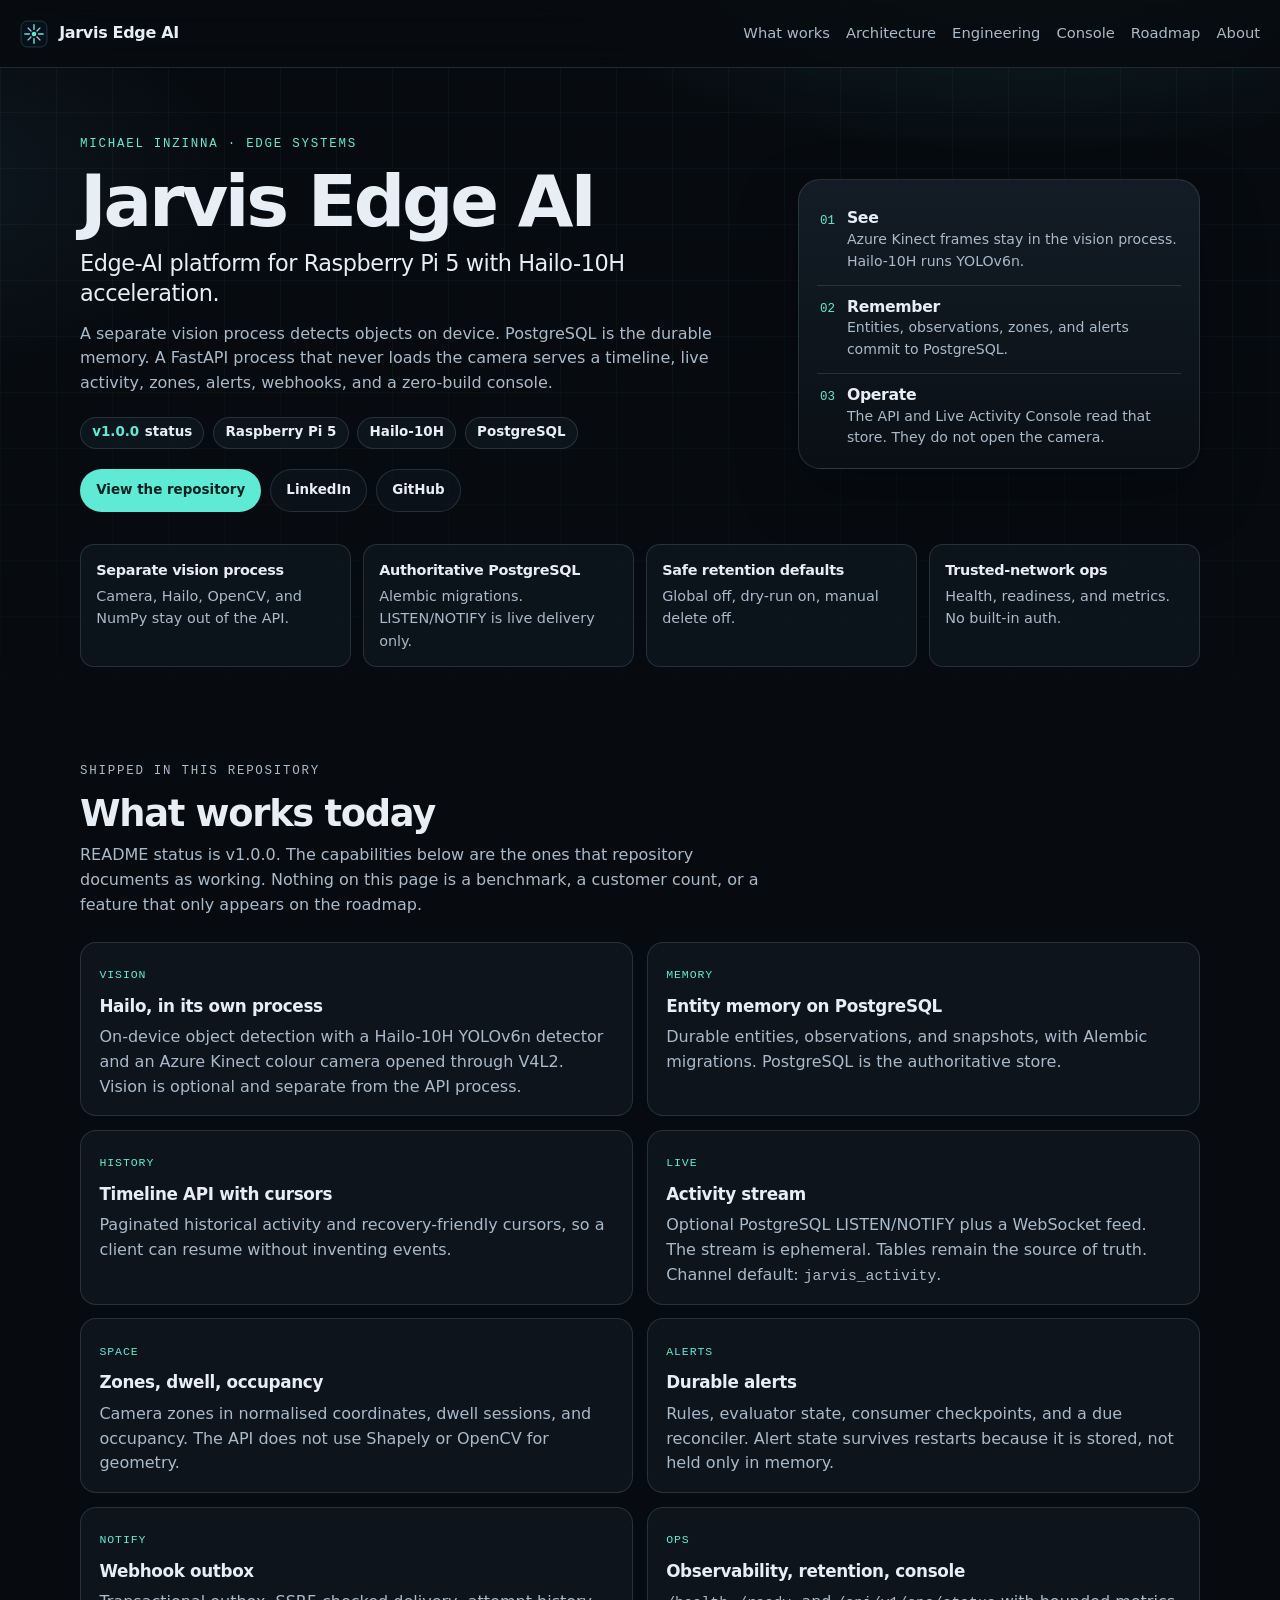
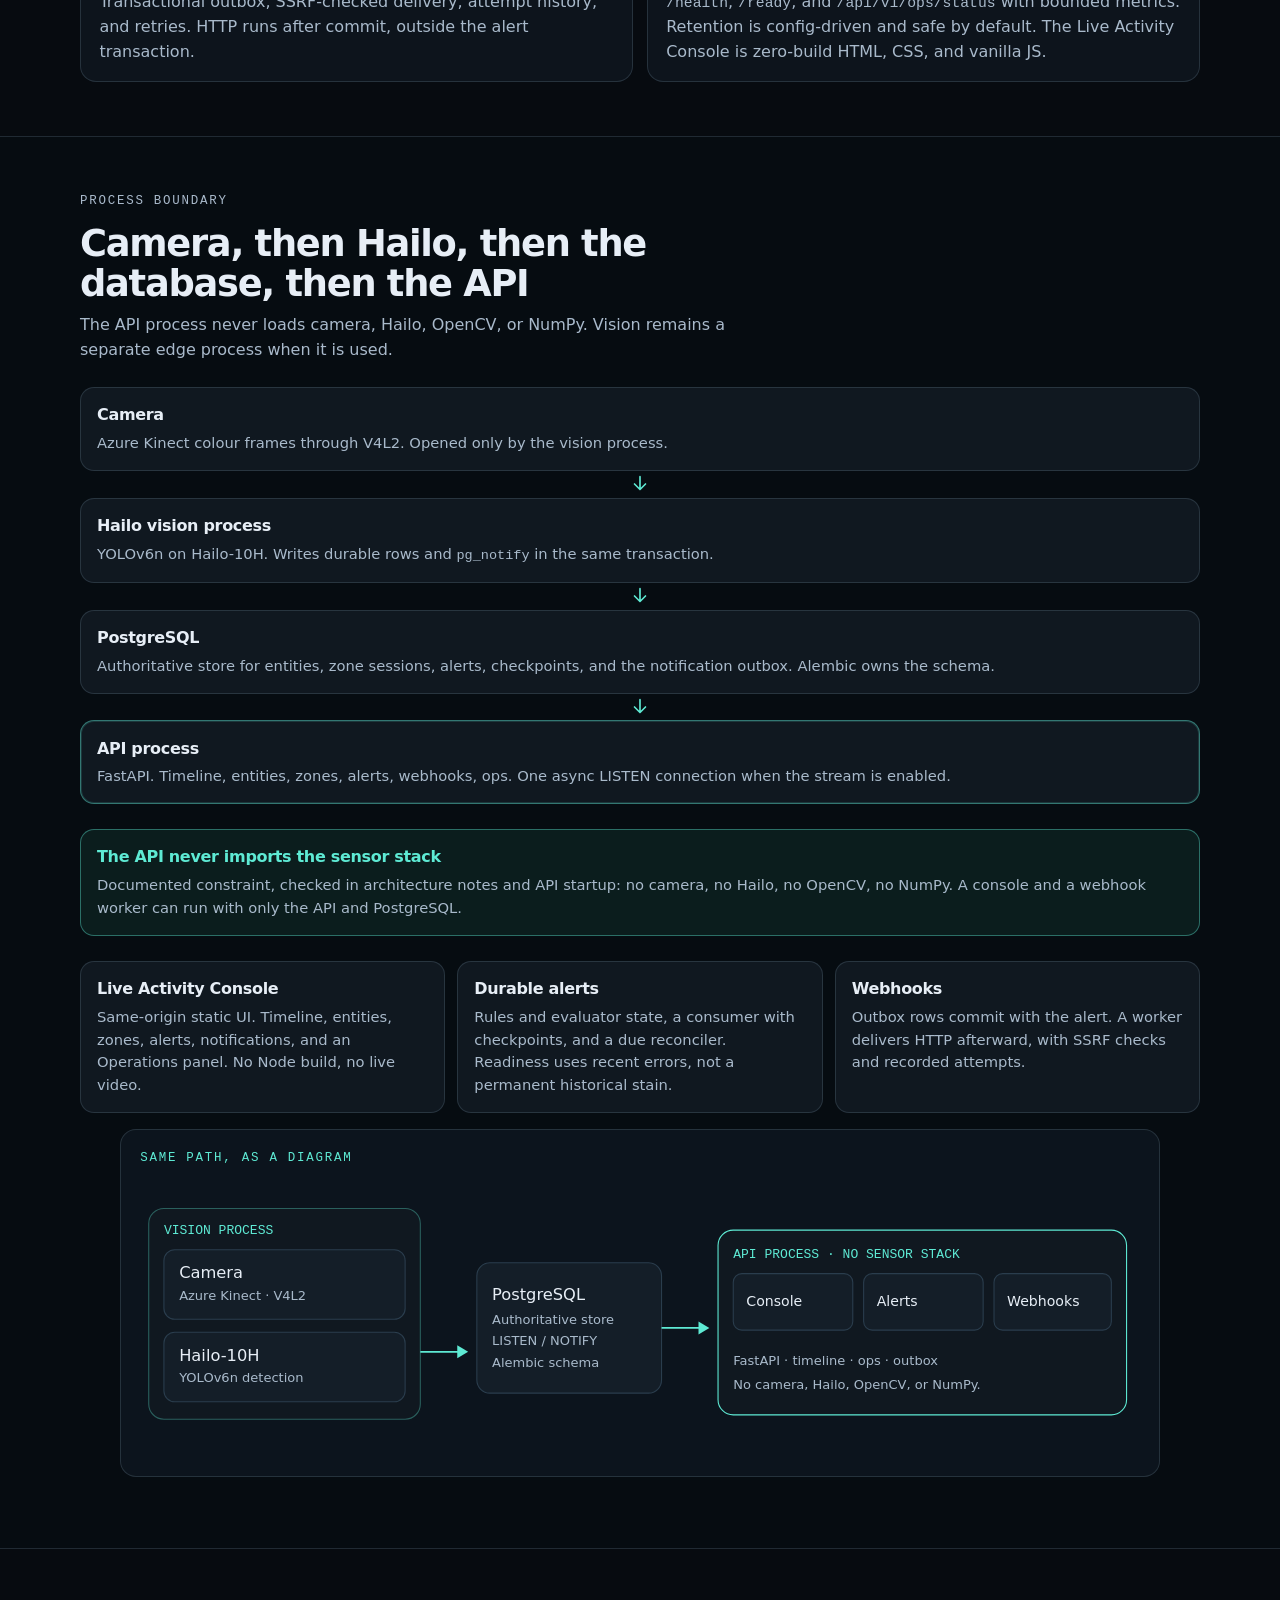
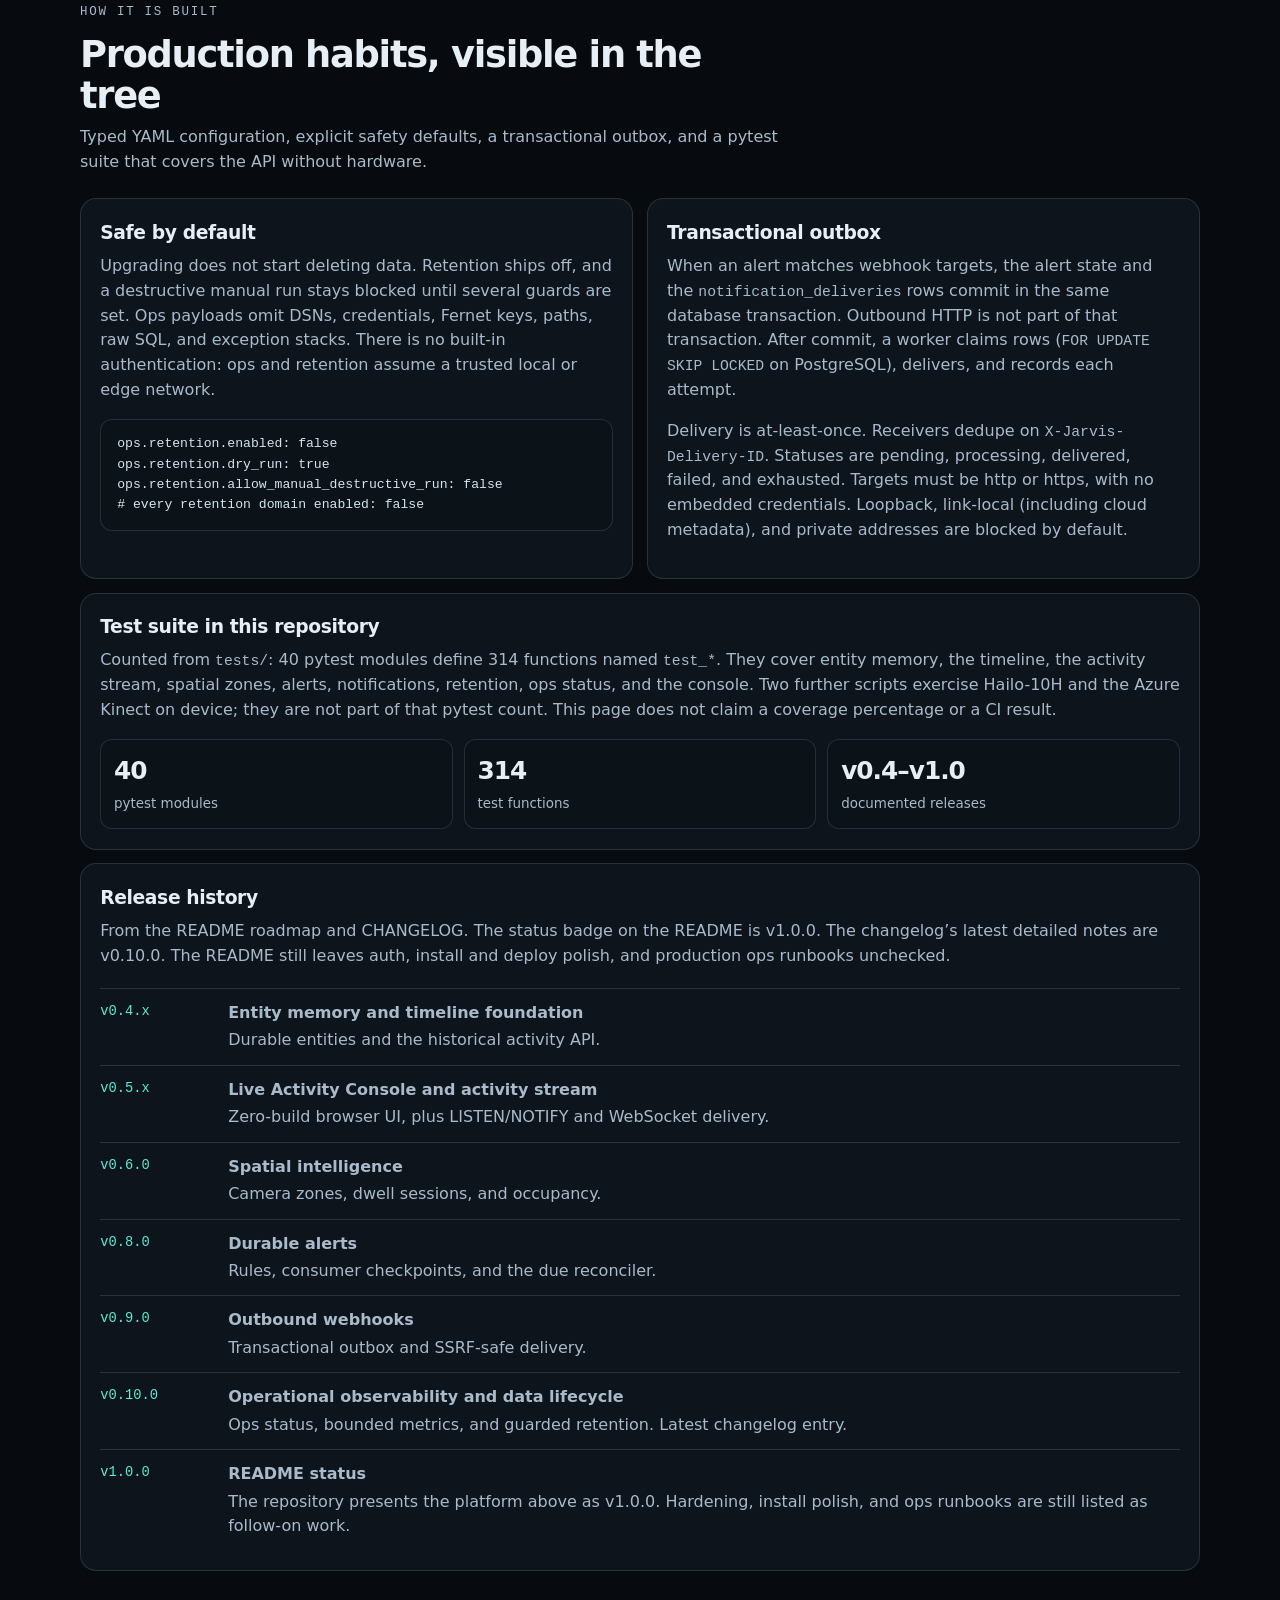
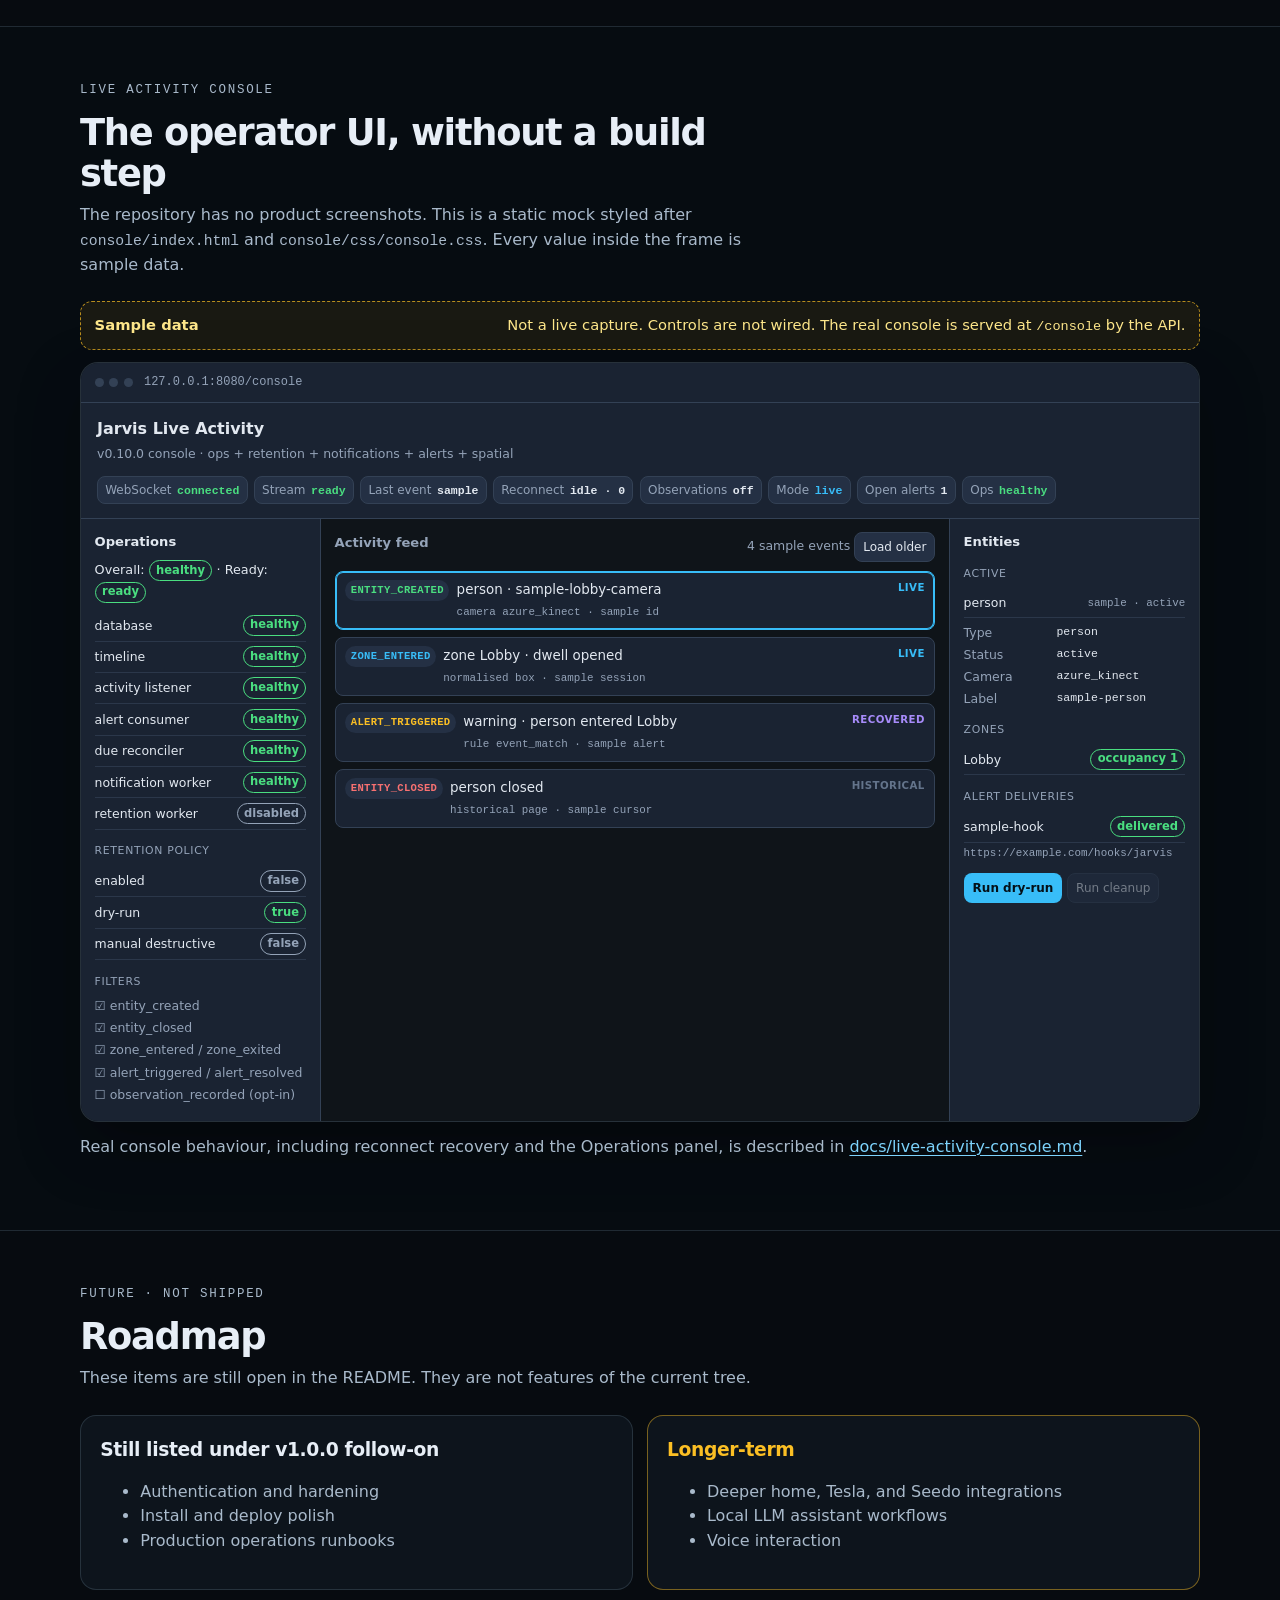
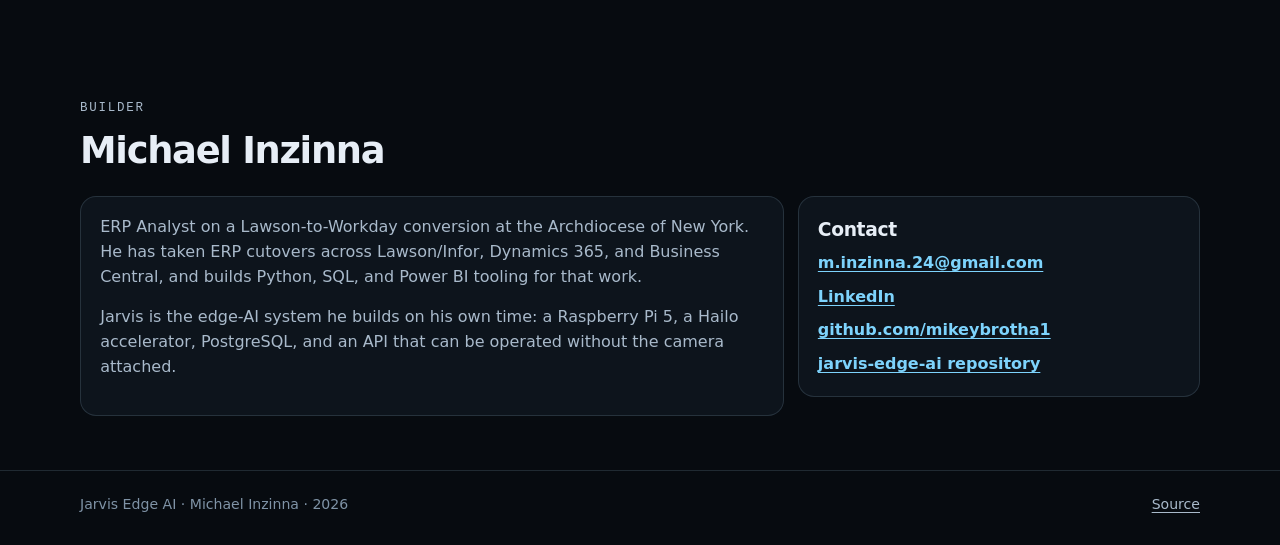
==== site/index.html @ 7f28fb90 "Add a static GitHub Pages showcase for Jarvis Edge AI. The site in /site is grounded in the reposito" ====
<!DOCTYPE html>
<html lang="en">
<head>
  <meta charset="utf-8" />
  <meta name="viewport" content="width=device-width, initial-scale=1" />
  <meta name="color-scheme" content="dark" />
  <title>Jarvis Edge AI — Raspberry Pi 5 edge platform by Michael Inzinna</title>
  <meta
    name="description"
    content="Jarvis Edge AI is a Raspberry Pi 5 edge platform with Hailo-10H vision, PostgreSQL entity memory, a timeline API, durable alerts, and a zero-build operations console."
  />
  <meta name="author" content="Michael Inzinna" />
  <meta name="robots" content="index,follow" />
  <link rel="canonical" href="https://mikeybrotha1.github.io/jarvis-edge-ai/" />
  <meta property="og:type" content="website" />
  <meta property="og:title" content="Jarvis Edge AI — Raspberry Pi 5 + Hailo-10H" />
  <meta
    property="og:description"
    content="On-device vision, durable entity memory, and an operations console. The API process never loads the camera or Hailo."
  />
  <meta property="og:url" content="https://mikeybrotha1.github.io/jarvis-edge-ai/" />
  <meta property="og:image" content="https://mikeybrotha1.github.io/jarvis-edge-ai/og-image.png" />
  <meta property="og:image:width" content="1200" />
  <meta property="og:image:height" content="630" />
  <meta property="og:locale" content="en_US" />
  <meta name="twitter:card" content="summary_large_image" />
  <meta name="twitter:title" content="Jarvis Edge AI — Raspberry Pi 5 + Hailo-10H" />
  <meta
    name="twitter:description"
    content="On-device vision, durable entity memory, and an operations console. Built by Michael Inzinna."
  />
  <meta name="twitter:image" content="https://mikeybrotha1.github.io/jarvis-edge-ai/og-image.png" />
  <meta name="theme-color" content="#070b10" />
  <link rel="icon" href="./favicon.svg" type="image/svg+xml" />
  <link rel="icon" href="./favicon-32.png" type="image/png" sizes="32x32" />
  <link rel="apple-touch-icon" href="./apple-touch-icon.png" />
  <link rel="stylesheet" href="./css/styles.css" />
  <script type="application/ld+json">
  {
    "@context": "https://schema.org",
    "@type": "SoftwareSourceCode",
    "name": "Jarvis Edge AI",
    "description": "Edge-AI platform for Raspberry Pi 5 with optional Hailo-10H acceleration, durable entity memory on PostgreSQL, REST and timeline APIs, spatial zones, durable alerts, outbound webhooks, and operational data lifecycle controls.",
    "version": "1.0.0",
    "programmingLanguage": "Python",
    "runtimePlatform": "Raspberry Pi 5",
    "codeRepository": "https://github.com/mikeybrotha1/jarvis-edge-ai",
    "url": "https://mikeybrotha1.github.io/jarvis-edge-ai/",
    "author": {
      "@type": "Person",
      "name": "Michael Inzinna",
      "email": "m.inzinna.24@gmail.com",
      "url": "https://www.linkedin.com/in/michael-inzinna-098431108",
      "sameAs": [
        "https://github.com/mikeybrotha1",
        "https://www.linkedin.com/in/michael-inzinna-098431108"
      ]
    }
  }
  </script>
</head>
<body>
  <div class="backdrop" aria-hidden="true"></div>
  <a class="skip-link" href="#content">Skip to content</a>

  <header class="site-header">
    <a class="brand" href="#top">
      <img src="./favicon.svg" width="28" height="28" alt="" />
      Jarvis Edge AI
    </a>
    <button class="nav-toggle" type="button" aria-expanded="false" aria-controls="site-nav">
      Menu
    </button>
    <nav id="site-nav" class="site-nav" aria-label="On this page">
      <ul>
        <li><a href="#works">What works</a></li>
        <li><a href="#architecture">Architecture</a></li>
        <li><a href="#engineering">Engineering</a></li>
        <li><a href="#console">Console</a></li>
        <li><a href="#roadmap">Roadmap</a></li>
        <li><a href="#about">About</a></li>
      </ul>
    </nav>
  </header>

  <main id="content">
    <section class="hero" id="top" aria-labelledby="hero-title">
      <div class="wrap hero-grid">
        <div>
          <p class="kicker">Michael Inzinna · edge systems</p>
          <h1 id="hero-title">Jarvis Edge AI</h1>
          <p class="lede">Edge-AI platform for Raspberry Pi 5 with Hailo-10H acceleration.</p>
          <p class="support">
            A separate vision process detects objects on device. PostgreSQL is the
            durable memory. A FastAPI process that never loads the camera serves a
            timeline, live activity, zones, alerts, webhooks, and a zero-build console.
          </p>
          <ul class="badges" aria-label="Project badges">
            <li class="badge"><strong>v1.0.0</strong> status</li>
            <li class="badge">Raspberry Pi 5</li>
            <li class="badge">Hailo-10H</li>
            <li class="badge">PostgreSQL</li>
          </ul>
          <div class="actions">
            <a class="button primary" href="https://github.com/mikeybrotha1/jarvis-edge-ai">View the repository</a>
            <a class="button ghost" href="https://www.linkedin.com/in/michael-inzinna-098431108">LinkedIn</a>
            <a class="button ghost" href="https://github.com/mikeybrotha1">GitHub</a>
          </div>
        </div>

        <aside class="hero-card" aria-label="How a frame becomes an operation">
          <ol>
            <li>
              <span class="step-index">01</span>
              <div>
                <h2>See</h2>
                <p>Azure Kinect frames stay in the vision process. Hailo-10H runs YOLOv6n.</p>
              </div>
            </li>
            <li>
              <span class="step-index">02</span>
              <div>
                <h2>Remember</h2>
                <p>Entities, observations, zones, and alerts commit to PostgreSQL.</p>
              </div>
            </li>
            <li>
              <span class="step-index">03</span>
              <div>
                <h2>Operate</h2>
                <p>The API and Live Activity Console read that store. They do not open the camera.</p>
              </div>
            </li>
          </ol>
        </aside>
      </div>

      <div class="wrap">
        <ul class="proof">
          <li><strong>Separate vision process</strong> Camera, Hailo, OpenCV, and NumPy stay out of the API.</li>
          <li><strong>Authoritative PostgreSQL</strong> Alembic migrations. LISTEN/NOTIFY is live delivery only.</li>
          <li><strong>Safe retention defaults</strong> Global off, dry-run on, manual delete off.</li>
          <li><strong>Trusted-network ops</strong> Health, readiness, and metrics. No built-in auth.</li>
        </ul>
      </div>
    </section>

    <section id="works" aria-labelledby="works-title">
      <div class="wrap">
        <div class="section-head">
          <p class="kicker">Shipped in this repository</p>
          <h2 id="works-title">What works today</h2>
          <p>
            README status is v1.0.0. The capabilities below are the ones that
            repository documents as working. Nothing on this page is a benchmark,
            a customer count, or a feature that only appears on the roadmap.
          </p>
        </div>
        <div class="cards">
          <article>
            <span class="tag">Vision</span>
            <h3>Hailo, in its own process</h3>
            <p>
              On-device object detection with a Hailo-10H YOLOv6n detector and an
              Azure Kinect colour camera opened through V4L2. Vision is optional
              and separate from the API process.
            </p>
          </article>
          <article>
            <span class="tag">Memory</span>
            <h3>Entity memory on PostgreSQL</h3>
            <p>
              Durable entities, observations, and snapshots, with Alembic
              migrations. PostgreSQL is the authoritative store.
            </p>
          </article>
          <article>
            <span class="tag">History</span>
            <h3>Timeline API with cursors</h3>
            <p>
              Paginated historical activity and recovery-friendly cursors, so a
              client can resume without inventing events.
            </p>
          </article>
          <article>
            <span class="tag">Live</span>
            <h3>Activity stream</h3>
            <p>
              Optional PostgreSQL LISTEN/NOTIFY plus a WebSocket feed. The
              stream is ephemeral. Tables remain the source of truth. Channel
              default: <span class="mono">jarvis_activity</span>.
            </p>
          </article>
          <article>
            <span class="tag">Space</span>
            <h3>Zones, dwell, occupancy</h3>
            <p>
              Camera zones in normalised coordinates, dwell sessions, and
              occupancy. The API does not use Shapely or OpenCV for geometry.
            </p>
          </article>
          <article>
            <span class="tag">Alerts</span>
            <h3>Durable alerts</h3>
            <p>
              Rules, evaluator state, consumer checkpoints, and a due reconciler.
              Alert state survives restarts because it is stored, not held only in memory.
            </p>
          </article>
          <article>
            <span class="tag">Notify</span>
            <h3>Webhook outbox</h3>
            <p>
              Transactional outbox, SSRF-checked delivery, attempt history, and
              retries. HTTP runs after commit, outside the alert transaction.
            </p>
          </article>
          <article>
            <span class="tag">Ops</span>
            <h3>Observability, retention, console</h3>
            <p>
              <span class="mono">/health</span>, <span class="mono">/ready</span>,
              and <span class="mono">/api/v1/ops/status</span> with bounded metrics.
              Retention is config-driven and safe by default. The Live Activity
              Console is zero-build HTML, CSS, and vanilla JS.
            </p>
          </article>
        </div>
      </div>
    </section>

    <section class="arch" id="architecture" aria-labelledby="arch-title">
      <div class="wrap">
        <div class="section-head">
          <p class="kicker">Process boundary</p>
          <h2 id="arch-title">Camera, then Hailo, then the database, then the API</h2>
          <p>
            The API process never loads camera, Hailo, OpenCV, or NumPy. Vision
            remains a separate edge process when it is used.
          </p>
        </div>

        <div class="flow">
          <div class="pipe">
            <article class="node">
              <h3>Camera</h3>
              <p>Azure Kinect colour frames through V4L2. Opened only by the vision process.</p>
            </article>
            <div class="arrow" aria-hidden="true">
              <svg viewBox="0 0 24 24" fill="none" stroke="currentColor" stroke-width="1.8" stroke-linecap="round" stroke-linejoin="round">
                <path d="M12 4v14M6 12l6 6 6-6" />
              </svg>
            </div>
            <article class="node">
              <h3>Hailo vision process</h3>
              <p>YOLOv6n on Hailo-10H. Writes durable rows and <span class="mono">pg_notify</span> in the same transaction.</p>
            </article>
            <div class="arrow" aria-hidden="true">
              <svg viewBox="0 0 24 24" fill="none" stroke="currentColor" stroke-width="1.8" stroke-linecap="round" stroke-linejoin="round">
                <path d="M12 4v14M6 12l6 6 6-6" />
              </svg>
            </div>
            <article class="node">
              <h3>PostgreSQL</h3>
              <p>Authoritative store for entities, zone sessions, alerts, checkpoints, and the notification outbox. Alembic owns the schema.</p>
            </article>
            <div class="arrow" aria-hidden="true">
              <svg viewBox="0 0 24 24" fill="none" stroke="currentColor" stroke-width="1.8" stroke-linecap="round" stroke-linejoin="round">
                <path d="M12 4v14M6 12l6 6 6-6" />
              </svg>
            </div>
            <article class="node api-node">
              <h3>API process</h3>
              <p>FastAPI. Timeline, entities, zones, alerts, webhooks, ops. One async LISTEN connection when the stream is enabled.</p>
            </article>
          </div>

          <aside class="callout">
            <h3>The API never imports the sensor stack</h3>
            <p>
              Documented constraint, checked in architecture notes and API startup:
              no camera, no Hailo, no OpenCV, no NumPy. A console and a webhook
              worker can run with only the API and PostgreSQL.
            </p>
          </aside>

          <div class="outputs">
            <article>
              <h3>Live Activity Console</h3>
              <p>Same-origin static UI. Timeline, entities, zones, alerts, notifications, and an Operations panel. No Node build, no live video.</p>
            </article>
            <article>
              <h3>Durable alerts</h3>
              <p>Rules and evaluator state, a consumer with checkpoints, and a due reconciler. Readiness uses recent errors, not a permanent historical stain.</p>
            </article>
            <article>
              <h3>Webhooks</h3>
              <p>Outbox rows commit with the alert. A worker delivers HTTP afterward, with SSRF checks and recorded attempts.</p>
            </article>
          </div>
        </div>

        <figure class="panel arch-svg">
          <figcaption class="kicker" style="margin-bottom:0.6rem">Same path, as a diagram</figcaption>
          <svg viewBox="0 0 920 250" role="img" aria-labelledby="svg-title svg-desc">
            <title id="svg-title">Jarvis data path</title>
            <desc id="svg-desc">
              Camera feeds the Hailo vision process. That process writes PostgreSQL.
              The API process reads PostgreSQL and never loads camera, Hailo, OpenCV, or NumPy.
              The API serves the console, alerts, and webhooks.
            </desc>
            <rect x="8" y="28" width="250" height="194" rx="14" fill="#101820" stroke="#5eead4" stroke-opacity="0.35" />
            <text x="22" y="52" fill="#5eead4" font-family="ui-monospace, monospace" font-size="12">VISION PROCESS</text>
            <rect x="22" y="66" width="222" height="64" rx="10" fill="#141e28" stroke="#2a3d4d" />
            <text x="36" y="92" fill="#e7eef6" font-family="Segoe UI, system-ui, sans-serif" font-size="15">Camera</text>
            <text x="36" y="112" fill="#a9bacb" font-family="Segoe UI, system-ui, sans-serif" font-size="12">Azure Kinect · V4L2</text>
            <rect x="22" y="142" width="222" height="64" rx="10" fill="#141e28" stroke="#2a3d4d" />
            <text x="36" y="168" fill="#e7eef6" font-family="Segoe UI, system-ui, sans-serif" font-size="15">Hailo-10H</text>
            <text x="36" y="188" fill="#a9bacb" font-family="Segoe UI, system-ui, sans-serif" font-size="12">YOLOv6n detection</text>
            <path d="M258 160 H300" stroke="#5eead4" stroke-width="1.6" fill="none" />
            <path d="M292 154 l10 6 -10 6" fill="#5eead4" />
            <rect x="310" y="78" width="170" height="120" rx="12" fill="#141e28" stroke="#2a3d4d" />
            <text x="324" y="112" fill="#e7eef6" font-family="Segoe UI, system-ui, sans-serif" font-size="15">PostgreSQL</text>
            <text x="324" y="134" fill="#a9bacb" font-family="Segoe UI, system-ui, sans-serif" font-size="12">Authoritative store</text>
            <text x="324" y="154" fill="#a9bacb" font-family="Segoe UI, system-ui, sans-serif" font-size="12">LISTEN / NOTIFY</text>
            <text x="324" y="174" fill="#a9bacb" font-family="Segoe UI, system-ui, sans-serif" font-size="12">Alembic schema</text>
            <path d="M480 138 H522" stroke="#5eead4" stroke-width="1.6" fill="none" />
            <path d="M514 132 l10 6 -10 6" fill="#5eead4" />
            <rect x="532" y="48" width="376" height="170" rx="14" fill="#101820" stroke="#5eead4" />
            <text x="546" y="74" fill="#5eead4" font-family="ui-monospace, monospace" font-size="12">API PROCESS · NO SENSOR STACK</text>
            <rect x="546" y="88" width="110" height="52" rx="8" fill="#141e28" stroke="#2a3d4d" />
            <text x="558" y="118" fill="#e7eef6" font-family="Segoe UI, system-ui, sans-serif" font-size="13">Console</text>
            <rect x="666" y="88" width="110" height="52" rx="8" fill="#141e28" stroke="#2a3d4d" />
            <text x="678" y="118" fill="#e7eef6" font-family="Segoe UI, system-ui, sans-serif" font-size="13">Alerts</text>
            <rect x="786" y="88" width="108" height="52" rx="8" fill="#141e28" stroke="#2a3d4d" />
            <text x="798" y="118" fill="#e7eef6" font-family="Segoe UI, system-ui, sans-serif" font-size="13">Webhooks</text>
            <text x="546" y="172" fill="#a9bacb" font-family="Segoe UI, system-ui, sans-serif" font-size="12">FastAPI · timeline · ops · outbox</text>
            <text x="546" y="194" fill="#a9bacb" font-family="Segoe UI, system-ui, sans-serif" font-size="12">No camera, Hailo, OpenCV, or NumPy.</text>
          </svg>
        </figure>
      </div>
    </section>

    <section id="engineering" aria-labelledby="eng-title">
      <div class="wrap">
        <div class="section-head">
          <p class="kicker">How it is built</p>
          <h2 id="eng-title">Production habits, visible in the tree</h2>
          <p>
            Typed YAML configuration, explicit safety defaults, a transactional
            outbox, and a pytest suite that covers the API without hardware.
          </p>
        </div>

        <div class="split">
          <article class="panel">
            <h3>Safe by default</h3>
            <p>
              Upgrading does not start deleting data. Retention ships off, and a
              destructive manual run stays blocked until several guards are set.
              Ops payloads omit DSNs, credentials, Fernet keys, paths, raw SQL,
              and exception stacks. There is no built-in authentication: ops and
              retention assume a trusted local or edge network.
            </p>
            <pre class="defaults" aria-label="Documented retention defaults"><code>ops.retention.enabled: false
ops.retention.dry_run: true
ops.retention.allow_manual_destructive_run: false
# every retention domain enabled: false</code></pre>
          </article>

          <article class="panel">
            <h3>Transactional outbox</h3>
            <p>
              When an alert matches webhook targets, the alert state and the
              <span class="mono">notification_deliveries</span> rows commit in the
              same database transaction. Outbound HTTP is not part of that
              transaction. After commit, a worker claims rows
              (<span class="mono">FOR UPDATE SKIP LOCKED</span> on PostgreSQL),
              delivers, and records each attempt.
            </p>
            <p>
              Delivery is at-least-once. Receivers dedupe on
              <span class="mono">X-Jarvis-Delivery-ID</span>. Statuses are pending,
              processing, delivered, failed, and exhausted. Targets must be http
              or https, with no embedded credentials. Loopback, link-local
              (including cloud metadata), and private addresses are blocked by default.
            </p>
          </article>
        </div>

        <article class="panel" style="margin-top:0.85rem">
          <h3>Test suite in this repository</h3>
          <p>
            Counted from <span class="mono">tests/</span>: 40 pytest modules define
            314 functions named <span class="mono">test_*</span>. They cover entity
            memory, the timeline, the activity stream, spatial zones, alerts,
            notifications, retention, ops status, and the console. Two further
            scripts exercise Hailo-10H and the Azure Kinect on device; they are
            not part of that pytest count. This page does not claim a coverage
            percentage or a CI result.
          </p>
          <ul class="counts" aria-label="Test inventory">
            <li><strong>40</strong><span>pytest modules</span></li>
            <li><strong>314</strong><span>test functions</span></li>
            <li><strong>v0.4–v1.0</strong><span>documented releases</span></li>
          </ul>
        </article>

        <article class="panel" style="margin-top:0.85rem">
          <h3>Release history</h3>
          <p>
            From the README roadmap and CHANGELOG. The status badge on the README
            is v1.0.0. The changelog’s latest detailed notes are v0.10.0. The
            README still leaves auth, install and deploy polish, and production
            ops runbooks unchecked.
          </p>
          <ol class="timeline">
            <li>
              <span class="ver">v0.4.x</span>
              <div>
                <strong>Entity memory and timeline foundation</strong>
                <p>Durable entities and the historical activity API.</p>
              </div>
            </li>
            <li>
              <span class="ver">v0.5.x</span>
              <div>
                <strong>Live Activity Console and activity stream</strong>
                <p>Zero-build browser UI, plus LISTEN/NOTIFY and WebSocket delivery.</p>
              </div>
            </li>
            <li>
              <span class="ver">v0.6.0</span>
              <div>
                <strong>Spatial intelligence</strong>
                <p>Camera zones, dwell sessions, and occupancy.</p>
              </div>
            </li>
            <li>
              <span class="ver">v0.8.0</span>
              <div>
                <strong>Durable alerts</strong>
                <p>Rules, consumer checkpoints, and the due reconciler.</p>
              </div>
            </li>
            <li>
              <span class="ver">v0.9.0</span>
              <div>
                <strong>Outbound webhooks</strong>
                <p>Transactional outbox and SSRF-safe delivery.</p>
              </div>
            </li>
            <li>
              <span class="ver">v0.10.0</span>
              <div>
                <strong>Operational observability and data lifecycle</strong>
                <p>Ops status, bounded metrics, and guarded retention. Latest changelog entry.</p>
              </div>
            </li>
            <li>
              <span class="ver">v1.0.0</span>
              <div>
                <strong>README status</strong>
                <p>The repository presents the platform above as v1.0.0. Hardening, install polish, and ops runbooks are still listed as follow-on work.</p>
              </div>
            </li>
          </ol>
        </article>
      </div>
    </section>

    <section class="console-section" id="console" aria-labelledby="console-title">
      <div class="wrap">
        <div class="section-head">
          <p class="kicker">Live Activity Console</p>
          <h2 id="console-title">The operator UI, without a build step</h2>
          <p>
            The repository has no product screenshots. This is a static mock
            styled after <span class="mono">console/index.html</span> and
            <span class="mono">console/css/console.css</span>. Every value inside
            the frame is sample data.
          </p>
        </div>

        <p class="sample-banner">
          <strong>Sample data</strong>
          <span>Not a live capture. Controls are not wired. The real console is served at <span class="mono">/console</span> by the API.</span>
        </p>

        <div class="browser">
          <div class="browser-bar">
            <div class="dots" aria-hidden="true"><i></i><i></i><i></i></div>
            <span class="url">127.0.0.1:8080/console</span>
          </div>
          <div class="console-mock" aria-label="Sample Live Activity Console">
            <div class="cm-top">
              <div>
                <h3>Jarvis Live Activity</h3>
                <p>v0.10.0 console · ops + retention + notifications + alerts + spatial</p>
              </div>
              <ul class="cm-status">
                <li class="tone-ok"><span>WebSocket</span> <b>connected</b></li>
                <li class="tone-ok"><span>Stream</span> <b>ready</b></li>
                <li><span>Last event</span> <b>sample</b></li>
                <li><span>Reconnect</span> <b>idle · 0</b></li>
                <li><span>Observations</span> <b>off</b></li>
                <li class="tone-live"><span>Mode</span> <b>live</b></li>
                <li><span>Open alerts</span> <b>1</b></li>
                <li class="tone-ok"><span>Ops</span> <b>healthy</b></li>
              </ul>
            </div>
            <div class="cm-layout">
              <div class="cm-side">
                <h4>Operations</h4>
                <p class="ops-line">Overall: <span class="pill ok">healthy</span> · Ready: <span class="pill ok">ready</span></p>
                <ul class="cm-components">
                  <li>database <span class="pill ok">healthy</span></li>
                  <li>timeline <span class="pill ok">healthy</span></li>
                  <li>activity listener <span class="pill ok">healthy</span></li>
                  <li>alert consumer <span class="pill ok">healthy</span></li>
                  <li>due reconciler <span class="pill ok">healthy</span></li>
                  <li>notification worker <span class="pill ok">healthy</span></li>
                  <li>retention worker <span class="pill off">disabled</span></li>
                </ul>
                <p class="cm-kicker">Retention policy</p>
                <ul class="cm-components">
                  <li>enabled <span class="pill off">false</span></li>
                  <li>dry-run <span class="pill ok">true</span></li>
                  <li>manual destructive <span class="pill off">false</span></li>
                </ul>
                <p class="cm-kicker">Filters</p>
                <ul class="checks">
                  <li>☑ entity_created</li>
                  <li>☑ entity_closed</li>
                  <li>☑ zone_entered / zone_exited</li>
                  <li>☑ alert_triggered / alert_resolved</li>
                  <li>☐ observation_recorded (opt-in)</li>
                </ul>
              </div>
              <div class="cm-feed">
                <div class="feed-tools">
                  <h4>Activity feed</h4>
                  <span>4 sample events <span class="fake-btn">Load older</span></span>
                </div>
                <ul class="cm-events">
                  <li aria-current="true">
                    <span class="etype created">entity_created</span>
                    <div>
                      <p>person · sample-lobby-camera</p>
                      <small>camera azure_kinect · sample id</small>
                    </div>
                    <span class="src live">live</span>
                  </li>
                  <li>
                    <span class="etype entered">zone_entered</span>
                    <div>
                      <p>zone Lobby · dwell opened</p>
                      <small>normalised box · sample session</small>
                    </div>
                    <span class="src live">live</span>
                  </li>
                  <li>
                    <span class="etype alert">alert_triggered</span>
                    <div>
                      <p>warning · person entered Lobby</p>
                      <small>rule event_match · sample alert</small>
                    </div>
                    <span class="src recovered">recovered</span>
                  </li>
                  <li>
                    <span class="etype closed">entity_closed</span>
                    <div>
                      <p>person closed</p>
                      <small>historical page · sample cursor</small>
                    </div>
                    <span class="src historical">historical</span>
                  </li>
                </ul>
              </div>
              <div class="cm-side">
                <h4>Entities</h4>
                <p class="cm-kicker">Active</p>
                <ul class="cm-entities">
                  <li>person <span class="entity-meta">sample · active</span></li>
                </ul>
                <dl class="dl">
                  <dt>Type</dt><dd>person</dd>
                  <dt>Status</dt><dd>active</dd>
                  <dt>Camera</dt><dd>azure_kinect</dd>
                  <dt>Label</dt><dd>sample-person</dd>
                </dl>
                <p class="cm-kicker">Zones</p>
                <div class="zone-row"><span>Lobby</span><span class="pill ok">occupancy 1</span></div>
                <p class="cm-kicker">Alert deliveries</p>
                <div class="delivery-row"><span>sample-hook</span><span class="pill ok">delivered</span></div>
                <p class="entity-meta">https://example.com/hooks/jarvis</p>
                <p style="margin:0.7rem 0 0">
                  <span class="fake-btn accent">Run dry-run</span>
                  <span class="fake-btn is-disabled">Run cleanup</span>
                </p>
              </div>
            </div>
          </div>
        </div>
        <p class="note" style="margin-top:0.8rem">
          Real console behaviour, including reconnect recovery and the Operations
          panel, is described in
          <a href="https://github.com/mikeybrotha1/jarvis-edge-ai/blob/main/docs/live-activity-console.md">docs/live-activity-console.md</a>.
        </p>
      </div>
    </section>

    <section id="roadmap" aria-labelledby="roadmap-title">
      <div class="wrap">
        <div class="section-head">
          <p class="kicker">Future · not shipped</p>
          <h2 id="roadmap-title">Roadmap</h2>
          <p>
            These items are still open in the README. They are not features of
            the current tree.
          </p>
        </div>
        <div class="roadmap">
          <article class="panel">
            <h3>Still listed under v1.0.0 follow-on</h3>
            <ul>
              <li>Authentication and hardening</li>
              <li>Install and deploy polish</li>
              <li>Production operations runbooks</li>
            </ul>
          </article>
          <article class="panel future">
            <h3>Longer-term</h3>
            <ul>
              <li>Deeper home, Tesla, and Seedo integrations</li>
              <li>Local LLM assistant workflows</li>
              <li>Voice interaction</li>
            </ul>
          </article>
        </div>
      </div>
    </section>

    <section id="about" aria-labelledby="about-title">
      <div class="wrap">
        <div class="section-head">
          <p class="kicker">Builder</p>
          <h2 id="about-title">Michael Inzinna</h2>
        </div>
        <div class="about-grid">
          <article class="panel">
            <p>
              ERP Analyst on a Lawson-to-Workday conversion at the Archdiocese of
              New York. He has taken ERP cutovers across Lawson/Infor, Dynamics 365,
              and Business Central, and builds Python, SQL, and Power BI tooling
              for that work.
            </p>
            <p>
              Jarvis is the edge-AI system he builds on his own time: a Raspberry
              Pi 5, a Hailo accelerator, PostgreSQL, and an API that can be
              operated without the camera attached.
            </p>
          </article>
          <aside class="panel">
            <h3>Contact</h3>
            <ul class="contact">
              <li><a href="mailto:m.inzinna.24@gmail.com">m.inzinna.24@gmail.com</a></li>
              <li><a href="https://www.linkedin.com/in/michael-inzinna-098431108">LinkedIn</a></li>
              <li><a href="https://github.com/mikeybrotha1">github.com/mikeybrotha1</a></li>
              <li><a href="https://github.com/mikeybrotha1/jarvis-edge-ai">jarvis-edge-ai repository</a></li>
            </ul>
          </aside>
        </div>
      </div>
    </section>
  </main>

  <footer class="site-footer">
    <div class="wrap">
      <span>Jarvis Edge AI · Michael Inzinna · 2026</span>
      <a href="https://github.com/mikeybrotha1/jarvis-edge-ai">Source</a>
    </div>
  </footer>
  <script src="./js/site.js"></script>
</body>
</html>
---- site/css/styles.css ----
:root {
  --bg: #070b10;
  --bg-raise: #101820;
  --bg-panel: #141e28;
  --line: rgba(148, 184, 204, 0.18);
  --line-strong: rgba(94, 234, 212, 0.45);
  --text: #e7eef6;
  --muted: #a9bacb;
  --faint: #7f93a6;
  --teal: #5eead4;
  --teal-dim: #12332f;
  --sky: #7dd3fc;
  --amber: #fbbf24;
  --ok: #4ade80;
  --warn: #fbbf24;
  --danger: #f87171;
  --violet: #c4b5fd;
  --shadow: 0 24px 60px rgba(0, 0, 0, 0.35);
  --radius: 16px;
  --font: Inter, "Segoe UI", system-ui, -apple-system, sans-serif;
  --mono: "JetBrains Mono", ui-monospace, "Cascadia Code", "SF Mono", Menlo, Consolas, monospace;
  --max: 1120px;
  --header: 4.25rem;
}

*,
*::before,
*::after {
  box-sizing: border-box;
}

html {
  scroll-behavior: smooth;
}

body {
  margin: 0;
  min-height: 100%;
  font-family: var(--font);
  background: var(--bg);
  color: var(--text);
  line-height: 1.55;
  color-scheme: dark;
}

body.nav-open {
  overflow: hidden;
}

img,
svg {
  max-width: 100%;
}

a {
  color: var(--sky);
  text-decoration-thickness: 1px;
  text-underline-offset: 0.18em;
}

a:hover {
  color: var(--teal);
}

:focus-visible {
  outline: 2px solid var(--teal);
  outline-offset: 3px;
}

.skip-link {
  position: absolute;
  left: 0.75rem;
  top: 0.75rem;
  transform: translateY(-140%);
  background: var(--teal);
  color: #04221e;
  font-weight: 700;
  padding: 0.55rem 0.9rem;
  border-radius: 8px;
  z-index: 20;
}

.skip-link:focus {
  transform: none;
}

.backdrop {
  position: fixed;
  inset: 0;
  pointer-events: none;
  background:
    radial-gradient(900px 420px at 80% -10%, rgba(94, 234, 212, 0.14), transparent 60%),
    radial-gradient(700px 380px at -10% 20%, rgba(125, 211, 252, 0.08), transparent 55%),
    linear-gradient(rgba(94, 234, 212, 0.035) 1px, transparent 1px),
    linear-gradient(90deg, rgba(94, 234, 212, 0.035) 1px, transparent 1px);
  background-size: auto, auto, 56px 56px, 56px 56px;
  mask-image: linear-gradient(#000 0%, #000 40%, transparent 88%);
  z-index: 0;
}

.site-header,
main,
.site-footer {
  position: relative;
  z-index: 1;
}

.site-header {
  position: sticky;
  top: 0;
  z-index: 10;
  display: flex;
  align-items: center;
  justify-content: space-between;
  gap: 1rem;
  min-height: var(--header);
  padding: 0.7rem 1.25rem;
  background: rgba(7, 11, 16, 0.86);
  border-bottom: 1px solid var(--line);
  backdrop-filter: blur(16px);
}

.brand {
  display: flex;
  align-items: center;
  gap: 0.7rem;
  color: var(--text);
  text-decoration: none;
  font-weight: 700;
  letter-spacing: -0.02em;
}

.brand img {
  width: 28px;
  height: 28px;
}

.nav-toggle {
  display: none;
  border: 1px solid var(--line);
  background: var(--bg-raise);
  color: var(--text);
  border-radius: 10px;
  padding: 0.45rem 0.7rem;
  font: inherit;
  font-size: 0.92rem;
}

.site-nav ul {
  display: flex;
  flex-wrap: wrap;
  gap: 0.35rem 1rem;
  list-style: none;
  margin: 0;
  padding: 0;
}

.site-nav a {
  color: var(--muted);
  text-decoration: none;
  font-size: 0.92rem;
}

.site-nav a:hover,
.site-nav a:focus-visible {
  color: var(--text);
}

.wrap {
  width: min(var(--max), calc(100% - 2.4rem));
  margin-inline: auto;
}

.hero {
  padding: 4.2rem 0 2.5rem;
}

.hero-grid {
  display: grid;
  grid-template-columns: minmax(0, 1.35fr) minmax(280px, 0.8fr);
  gap: 2.5rem;
  align-items: center;
}

.kicker {
  margin: 0 0 0.8rem;
  color: var(--teal);
  font-family: var(--mono);
  font-size: 0.78rem;
  letter-spacing: 0.14em;
  text-transform: uppercase;
}

h1,
h2,
h3,
p {
  margin-top: 0;
}

h1 {
  margin-bottom: 0.7rem;
  font-size: clamp(2.6rem, 6vw, 4.5rem);
  line-height: 0.96;
  letter-spacing: -0.045em;
  font-weight: 720;
}

.lede {
  margin-bottom: 0.85rem;
  font-size: clamp(1.15rem, 2vw, 1.4rem);
  line-height: 1.35;
  letter-spacing: -0.02em;
  max-width: 38rem;
}

.support {
  margin-bottom: 1.3rem;
  color: var(--muted);
  max-width: 40rem;
}

.badges,
.actions {
  display: flex;
  flex-wrap: wrap;
  gap: 0.55rem;
}

.badges {
  margin: 0 0 1.3rem;
  padding: 0;
  list-style: none;
}

.badge,
.button {
  display: inline-flex;
  align-items: center;
  border-radius: 999px;
  font-size: 0.84rem;
  font-weight: 650;
}

.badge {
  padding: 0.28rem 0.7rem;
  border: 1px solid var(--line);
  background: rgba(16, 24, 32, 0.8);
  color: var(--text);
}

.badge strong {
  color: var(--teal);
  font-weight: 700;
  margin-right: 0.35rem;
}

.button {
  text-decoration: none;
  padding: 0.62rem 0.95rem;
  border: 1px solid transparent;
}

.button.primary {
  background: var(--teal);
  color: #04221e;
}

.button.primary:hover {
  background: #9cf8ec;
  color: #04221e;
}

.button.ghost {
  border-color: var(--line);
  color: var(--text);
  background: rgba(16, 24, 32, 0.55);
}

.button.ghost:hover {
  border-color: var(--teal);
  color: var(--text);
}

.hero-card {
  background: linear-gradient(180deg, rgba(20, 30, 40, 0.95), rgba(10, 16, 22, 0.95));
  border: 1px solid var(--line);
  border-radius: 22px;
  padding: 1.1rem 1.1rem 0.4rem;
  box-shadow: var(--shadow);
}

.hero-card ol {
  list-style: none;
  margin: 0;
  padding: 0;
}

.hero-card li {
  display: grid;
  grid-template-columns: auto 1fr;
  gap: 0.75rem;
  padding: 0.75rem 0.2rem;
  border-top: 1px solid var(--line);
}

.hero-card li:first-child {
  border-top: 0;
}

.step-index {
  font-family: var(--mono);
  color: var(--teal);
  font-size: 0.78rem;
  padding-top: 0.15rem;
}

.hero-card h2 {
  margin: 0;
  font-size: 0.98rem;
  letter-spacing: -0.02em;
}

.hero-card p {
  margin: 0.15rem 0 0;
  color: var(--muted);
  font-size: 0.88rem;
}

.proof {
  display: grid;
  grid-template-columns: repeat(4, 1fr);
  gap: 0.75rem;
  margin: 2rem 0 0;
  padding: 0;
  list-style: none;
}

.proof li {
  padding: 0.9rem 0.95rem;
  border-radius: 14px;
  border: 1px solid var(--line);
  background: rgba(16, 24, 32, 0.72);
  color: var(--muted);
  font-size: 0.9rem;
}

.proof strong {
  display: block;
  color: var(--text);
  margin-bottom: 0.2rem;
  letter-spacing: -0.02em;
}

section {
  padding: 3.4rem 0;
}

.section-head {
  max-width: 44rem;
  margin-bottom: 1.5rem;
}

h2 {
  margin-bottom: 0.55rem;
  font-size: clamp(1.7rem, 3vw, 2.3rem);
  letter-spacing: -0.035em;
  line-height: 1.1;
}

.section-head p,
.note {
  color: var(--muted);
}

.cards {
  display: grid;
  grid-template-columns: repeat(2, 1fr);
  gap: 0.85rem;
  margin: 0;
  padding: 0;
  list-style: none;
}

.cards article {
  padding: 1.15rem 1.15rem 1rem;
  border-radius: var(--radius);
  border: 1px solid var(--line);
  background: rgba(16, 24, 32, 0.78);
  min-height: 100%;
}

.cards h3 {
  margin-bottom: 0.4rem;
  font-size: 1.05rem;
  letter-spacing: -0.02em;
}

.cards p {
  margin: 0;
  color: var(--muted);
}

.tag {
  display: inline-block;
  margin-bottom: 0.55rem;
  font-family: var(--mono);
  font-size: 0.72rem;
  letter-spacing: 0.08em;
  text-transform: uppercase;
  color: var(--teal);
}

.arch {
  border-block: 1px solid var(--line);
  background: rgba(8, 14, 20, 0.45);
}

.flow {
  display: grid;
  gap: 0.7rem;
}

.node,
.callout,
.outputs article {
  border: 1px solid var(--line);
  background: var(--bg-raise);
  border-radius: 14px;
}

.node,
.outputs article {
  padding: 0.95rem 1rem;
}

.node h3,
.outputs h3,
.callout h3 {
  margin: 0 0 0.25rem;
  font-size: 1rem;
  letter-spacing: -0.02em;
}

.node p,
.outputs p,
.callout p {
  margin: 0;
  color: var(--muted);
  font-size: 0.92rem;
}

.arrow {
  display: flex;
  justify-content: center;
  color: var(--teal);
}

.arrow svg {
  width: 22px;
  height: 22px;
}

.pipe {
  display: grid;
  grid-template-columns: minmax(0, 1fr);
  gap: 0.15rem;
}

.wrap,
.panel,
.cards,
.cards article,
.split,
.pipe,
.node,
.outputs,
.outputs article,
.callout,
.hero-grid,
.hero-card,
.roadmap,
.about-grid,
.browser,
.console-mock,
.proof,
.counts {
  min-width: 0;
}

p,
li,
.mono,
.defaults,
.cm-events p,
.cm-events small {
  overflow-wrap: break-word;
}

.api-node {
  border-color: var(--line-strong);
  box-shadow: inset 0 0 0 1px rgba(94, 234, 212, 0.15);
}

.callout {
  margin-top: 0.85rem;
  padding: 0.95rem 1rem;
  border-color: rgba(94, 234, 212, 0.4);
  background: rgba(18, 51, 47, 0.45);
}

.callout h3 {
  color: var(--teal);
}

.outputs {
  display: grid;
  grid-template-columns: repeat(3, 1fr);
  gap: 0.75rem;
  margin-top: 0.85rem;
}

.mono {
  font-family: var(--mono);
  font-size: 0.92em;
}

.arch-svg {
  margin-top: 1rem;
}

.sr-only {
  position: absolute;
  width: 1px;
  height: 1px;
  padding: 0;
  margin: -1px;
  overflow: hidden;
  clip: rect(0, 0, 0, 0);
  white-space: nowrap;
  border: 0;
}

.split {
  display: grid;
  grid-template-columns: 1fr 1fr;
  gap: 0.85rem;
}

.panel {
  padding: 1.15rem 1.2rem 1.2rem;
  border-radius: var(--radius);
  border: 1px solid var(--line);
  background: rgba(16, 24, 32, 0.78);
}

.panel h3 {
  margin-bottom: 0.45rem;
  letter-spacing: -0.02em;
}

.panel p,
.panel li {
  color: var(--muted);
}

.defaults {
  margin: 0.8rem 0 0;
  padding: 0.9rem 1rem;
  border-radius: 12px;
  background: #0b1218;
  border: 1px solid var(--line);
  overflow-x: auto;
  font-family: var(--mono);
  font-size: 0.82rem;
  line-height: 1.55;
  color: #d5e4ef;
}

.timeline {
  list-style: none;
  margin: 1.2rem 0 0;
  padding: 0;
  display: grid;
  gap: 0;
}

.timeline li {
  display: grid;
  grid-template-columns: 7.2rem 1fr;
  gap: 0.8rem;
  padding: 0.75rem 0;
  border-top: 1px solid var(--line);
}

.timeline time,
.ver {
  font-family: var(--mono);
  color: var(--teal);
  font-size: 0.86rem;
}

.timeline p {
  margin: 0.15rem 0 0;
}

.counts {
  display: grid;
  grid-template-columns: repeat(3, 1fr);
  gap: 0.7rem;
  margin: 1rem 0 0;
  padding: 0;
  list-style: none;
}

.counts li {
  padding: 0.8rem;
  border-radius: 12px;
  background: #0b1218;
  border: 1px solid var(--line);
}

.counts strong {
  display: block;
  font-size: 1.55rem;
  letter-spacing: -0.04em;
  color: var(--text);
}

.counts span {
  color: var(--muted);
  font-size: 0.84rem;
}

.console-section {
  border-block: 1px solid var(--line);
  background: rgba(8, 14, 20, 0.45);
}

.sample-banner {
  display: flex;
  flex-wrap: wrap;
  justify-content: space-between;
  gap: 0.4rem 1rem;
  margin-bottom: 0.75rem;
  padding: 0.7rem 0.85rem;
  border-radius: 12px;
  border: 1px dashed rgba(251, 191, 36, 0.7);
  background: rgba(251, 191, 36, 0.08);
  color: #fde68a;
  font-size: 0.92rem;
}

.browser {
  border: 1px solid var(--line);
  border-radius: 18px;
  overflow: hidden;
  background: #0f1419;
  box-shadow: var(--shadow);
}

.browser-bar {
  display: flex;
  align-items: center;
  gap: 0.7rem;
  padding: 0.65rem 0.85rem;
  background: #1a2332;
  border-bottom: 1px solid #334155;
}

.dots {
  display: flex;
  gap: 0.35rem;
}

.dots i {
  width: 9px;
  height: 9px;
  border-radius: 50%;
  background: #334155;
  display: block;
}

.url {
  font-family: var(--mono);
  font-size: 0.75rem;
  color: #94a3b8;
}

.console-mock {
  --cm-bg: #0f1419;
  --cm-panel: #1a2332;
  --cm-elev: #243044;
  --cm-border: #334155;
  --cm-text: #e2e8f0;
  --cm-muted: #94a3b8;
  --cm-accent: #38bdf8;
  --cm-ok: #4ade80;
  --cm-warn: #fbbf24;
  --cm-error: #f87171;
  --cm-live: #38bdf8;
  --cm-recovered: #a78bfa;
  --cm-historical: #64748b;
  color: var(--cm-text);
  font-size: 0.92rem;
}

.cm-top {
  display: flex;
  flex-wrap: wrap;
  justify-content: space-between;
  gap: 0.8rem;
  padding: 0.85rem 1rem;
  background: var(--cm-panel);
  border-bottom: 1px solid var(--cm-border);
}

.cm-top h3 {
  margin: 0;
  font-size: 1rem;
}

.cm-top p {
  margin: 0.15rem 0 0;
  color: var(--cm-muted);
  font-size: 0.78rem;
}

.cm-status {
  display: flex;
  flex-wrap: wrap;
  gap: 0.4rem;
  margin: 0;
  padding: 0;
  list-style: none;
}

.cm-status li {
  display: flex;
  gap: 0.35rem;
  align-items: baseline;
  padding: 0.22rem 0.45rem;
  background: var(--cm-elev);
  border: 1px solid var(--cm-border);
  border-radius: 8px;
  font-size: 0.75rem;
}

.cm-status span {
  color: var(--cm-muted);
}

.cm-status b {
  font-family: var(--mono);
  font-weight: 600;
  font-size: 0.72rem;
}

.tone-ok b { color: var(--cm-ok); }
.tone-live b { color: var(--cm-live); }

.cm-layout {
  display: grid;
  grid-template-columns: minmax(190px, 240px) minmax(0, 1fr) minmax(200px, 250px);
}

.cm-side,
.cm-feed {
  padding: 0.85rem;
}

.cm-side {
  background: var(--cm-panel);
}

.cm-side:first-child {
  border-right: 1px solid var(--cm-border);
}

.cm-side:last-child {
  border-left: 1px solid var(--cm-border);
}

.cm-side h4,
.cm-feed h4 {
  margin: 0 0 0.45rem;
  font-size: 0.82rem;
}

.cm-kicker {
  margin: 0.85rem 0 0.35rem;
  color: var(--cm-muted);
  font-size: 0.68rem;
  letter-spacing: 0.06em;
  text-transform: uppercase;
}

.ops-line {
  margin: 0 0 0.45rem;
  font-size: 0.8rem;
}

.pill {
  display: inline-block;
  padding: 0.05rem 0.4rem;
  border-radius: 999px;
  border: 1px solid var(--cm-border);
  font-size: 0.72rem;
  font-weight: 650;
  text-transform: lowercase;
}

.pill.ok {
  color: var(--cm-ok);
  border-color: var(--cm-ok);
}

.pill.off {
  color: var(--cm-muted);
  border-color: var(--cm-muted);
}

.cm-components,
.cm-events,
.cm-entities {
  list-style: none;
  margin: 0;
  padding: 0;
}

.cm-components li,
.cm-entities li,
.zone-row,
.delivery-row {
  display: flex;
  justify-content: space-between;
  gap: 0.5rem;
  align-items: center;
  padding: 0.28rem 0;
  border-bottom: 1px solid rgba(51, 65, 85, 0.7);
  font-size: 0.78rem;
}

.checks {
  margin: 0.2rem 0 0;
  padding: 0;
  list-style: none;
  color: var(--cm-muted);
  font-size: 0.78rem;
}

.checks li {
  margin: 0.18rem 0;
}

.cm-events {
  display: flex;
  flex-direction: column;
  gap: 0.4rem;
}

.cm-events li {
  display: grid;
  grid-template-columns: auto 1fr auto;
  gap: 0.45rem;
  align-items: start;
  padding: 0.55rem 0.6rem;
  border: 1px solid var(--cm-border);
  border-radius: 8px;
  background: var(--cm-panel);
}

.cm-events li[aria-current="true"] {
  border-color: var(--cm-accent);
  box-shadow: inset 0 0 0 1px var(--cm-accent);
}

.etype {
  font-family: var(--mono);
  font-size: 0.66rem;
  font-weight: 700;
  letter-spacing: 0.03em;
  text-transform: uppercase;
  padding: 0.12rem 0.35rem;
  border-radius: 999px;
  background: var(--cm-elev);
  white-space: nowrap;
}

.etype.created { color: var(--cm-ok); }
.etype.entered { color: var(--cm-accent); }
.etype.alert { color: var(--cm-warn); }
.etype.closed { color: var(--cm-error); }

.cm-events p {
  margin: 0;
  font-size: 0.84rem;
}

.cm-events small,
.entity-meta {
  display: block;
  margin-top: 0.15rem;
  color: var(--cm-muted);
  font-family: var(--mono);
  font-size: 0.68rem;
}

.src {
  font-size: 0.64rem;
  font-weight: 800;
  letter-spacing: 0.04em;
  text-transform: uppercase;
}

.src.live { color: var(--cm-live); }
.src.recovered { color: var(--cm-recovered); }
.src.historical { color: var(--cm-historical); }

.feed-tools {
  display: flex;
  justify-content: space-between;
  align-items: center;
  gap: 0.5rem;
  margin-bottom: 0.55rem;
  color: var(--cm-muted);
  font-size: 0.78rem;
}

.fake-btn {
  display: inline-block;
  padding: 0.28rem 0.5rem;
  border-radius: 8px;
  border: 1px solid var(--cm-border);
  background: var(--cm-elev);
  color: var(--cm-text);
  font-size: 0.75rem;
}

.fake-btn.accent {
  background: var(--cm-accent);
  color: #041018;
  border-color: transparent;
  font-weight: 700;
}

.fake-btn.is-disabled {
  opacity: 0.45;
}

.dl {
  display: grid;
  grid-template-columns: 5.4rem 1fr;
  gap: 0.15rem 0.4rem;
  margin: 0.35rem 0 0.6rem;
  font-size: 0.78rem;
}

.dl dt {
  color: var(--cm-muted);
}

.dl dd {
  margin: 0;
  font-family: var(--mono);
  font-size: 0.72rem;
}

.roadmap {
  display: grid;
  grid-template-columns: 1fr 1fr;
  gap: 0.85rem;
}

.future {
  border-color: rgba(251, 191, 36, 0.45);
}

.future h3 {
  color: var(--amber);
}

.about-grid {
  display: grid;
  grid-template-columns: 1.4fr 0.8fr;
  gap: 0.85rem;
  align-items: start;
}

.contact {
  list-style: none;
  margin: 0;
  padding: 0;
  display: grid;
  gap: 0.55rem;
}

.contact a {
  font-weight: 650;
}

.site-footer {
  padding: 1.4rem 0 2rem;
  border-top: 1px solid var(--line);
  color: var(--faint);
  font-size: 0.88rem;
}

.site-footer .wrap {
  display: flex;
  flex-wrap: wrap;
  justify-content: space-between;
  gap: 0.6rem 1rem;
}

.site-footer a {
  color: var(--muted);
}

@media (max-width: 980px) {
  .arch-svg {
    display: none;
  }

  .hero-grid,
  .proof,
  .pipe,
  .outputs,
  .split,
  .roadmap,
  .about-grid,
  .cm-layout {
    grid-template-columns: 1fr;
  }

  .cm-side:first-child,
  .cm-side:last-child {
    border: 0;
    border-top: 1px solid var(--cm-border);
  }

  .counts {
    grid-template-columns: 1fr;
  }
}

@media (max-width: 760px) {
  .nav-toggle {
    display: inline-flex;
  }

  .site-nav {
    position: absolute;
    left: 0;
    right: 0;
    top: 100%;
    display: none;
    padding: 0.4rem 1.25rem 1rem;
    background: rgba(7, 11, 16, 0.97);
    border-bottom: 1px solid var(--line);
  }

  .site-nav.is-open {
    display: block;
  }

  .site-nav ul {
    flex-direction: column;
    gap: 0.2rem;
  }

  .site-nav a {
    display: block;
    padding: 0.55rem 0;
    font-size: 1.05rem;
  }

  .cards,
  .timeline li {
    grid-template-columns: 1fr;
  }

  .wrap {
    width: min(var(--max), calc(100% - 1.5rem));
  }

  .hero {
    padding-top: 2.4rem;
  }

  h1 {
    font-size: 2.45rem;
  }
}

@media (prefers-reduced-motion: reduce) {
  html {
    scroll-behavior: auto;
  }

  *,
  *::before,
  *::after {
    animation: none !important;
    transition: none !important;
  }
}
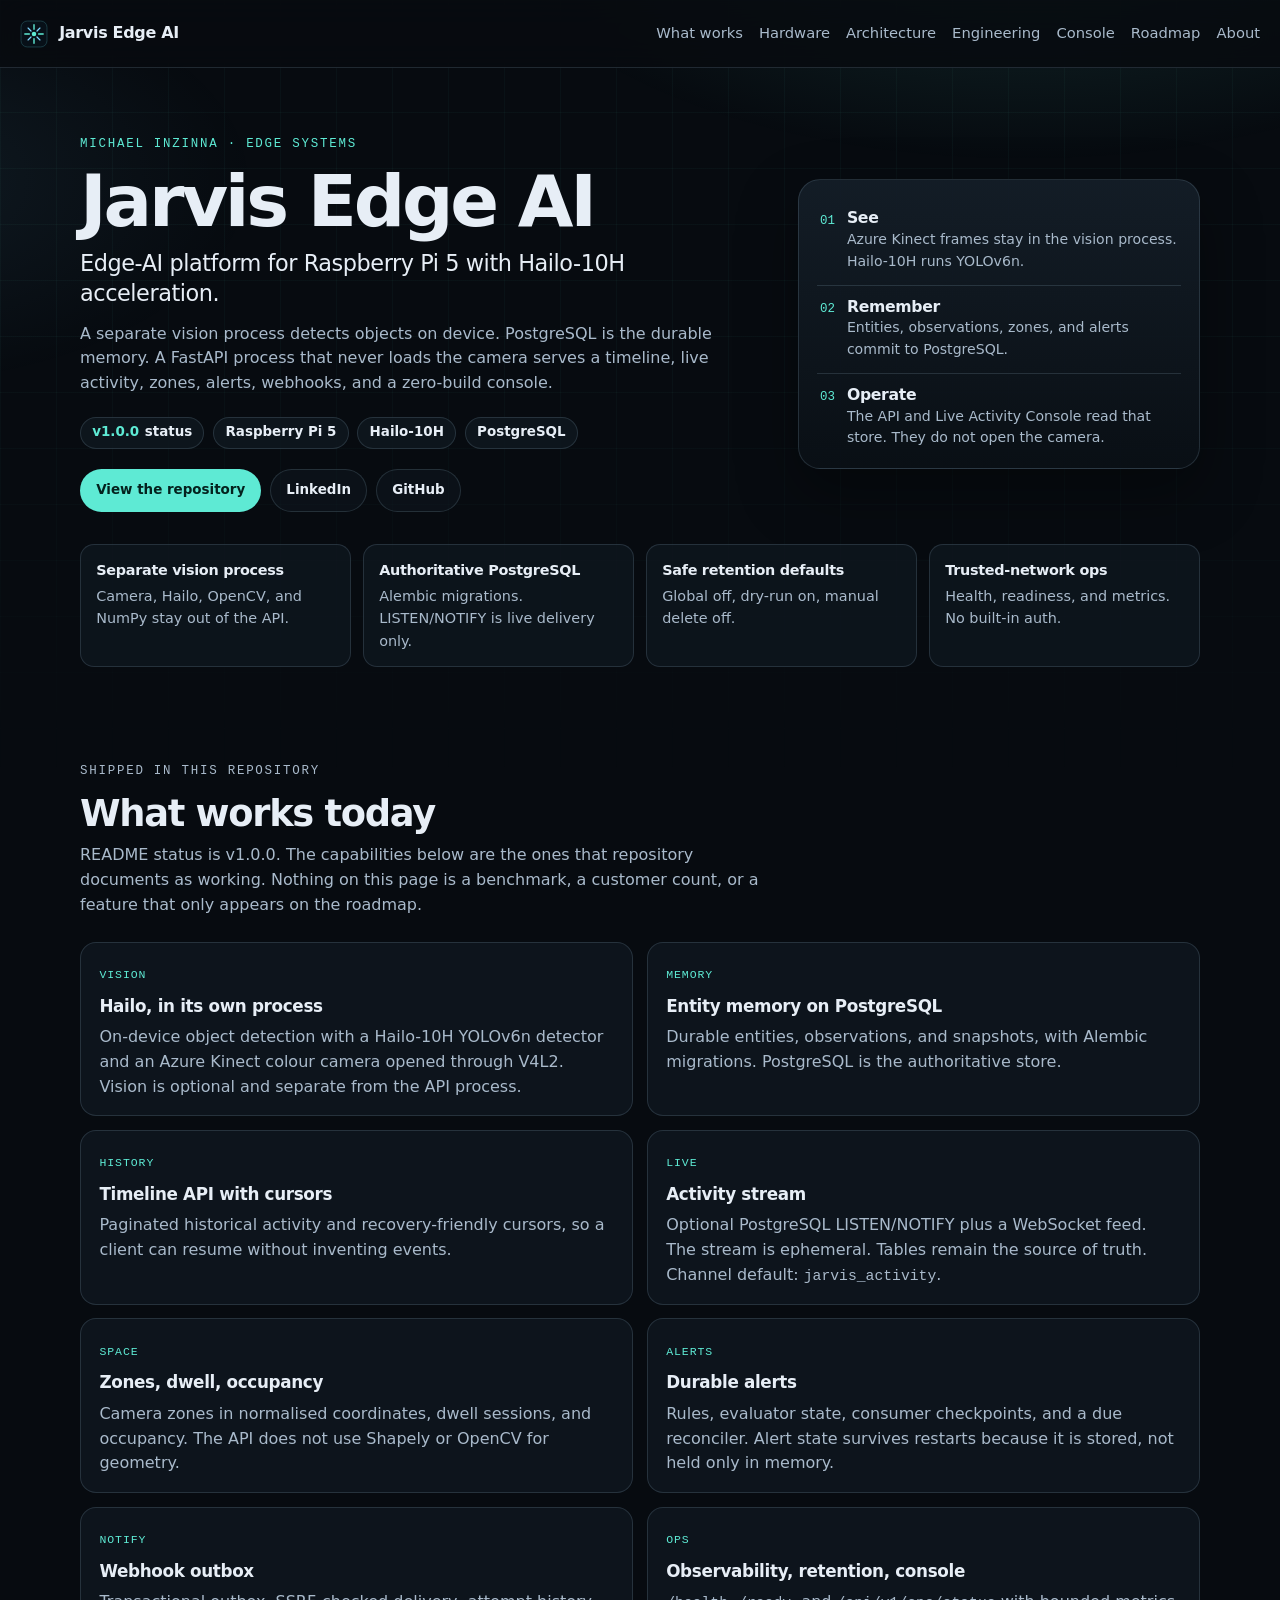
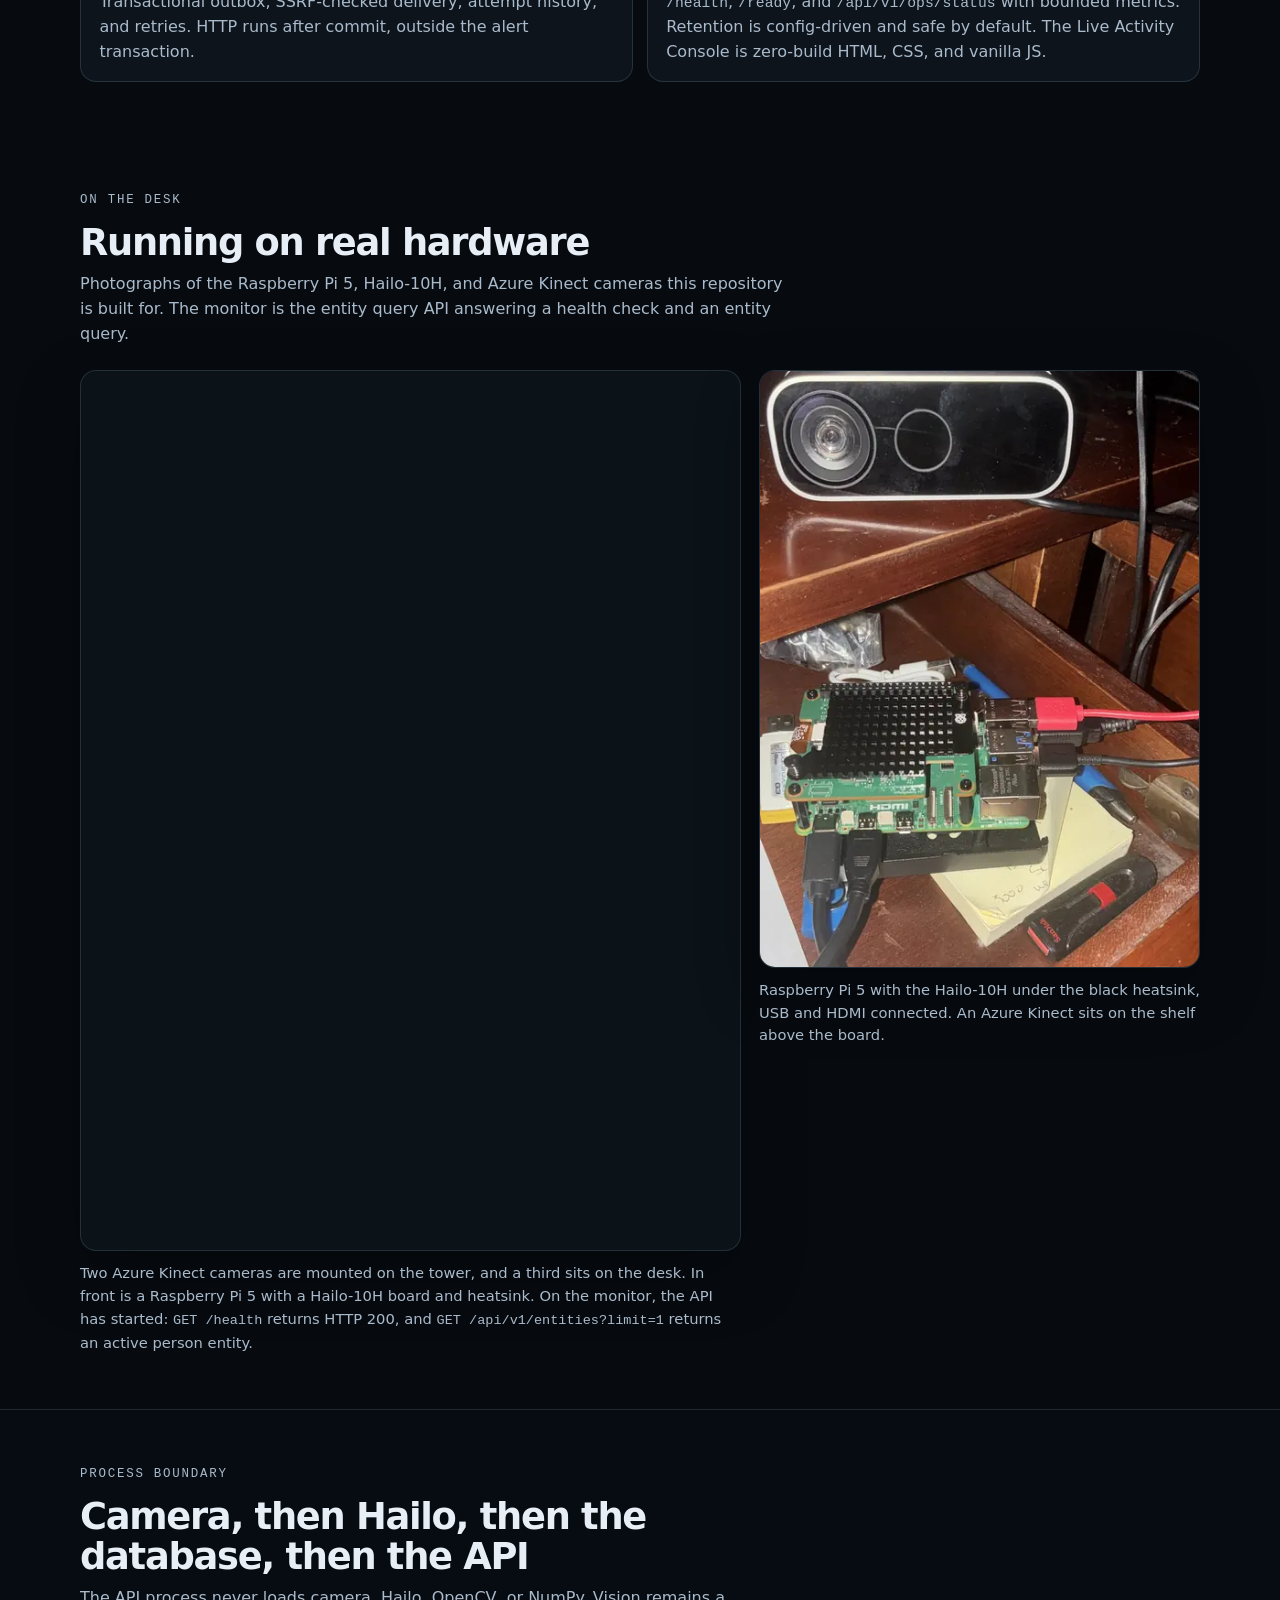
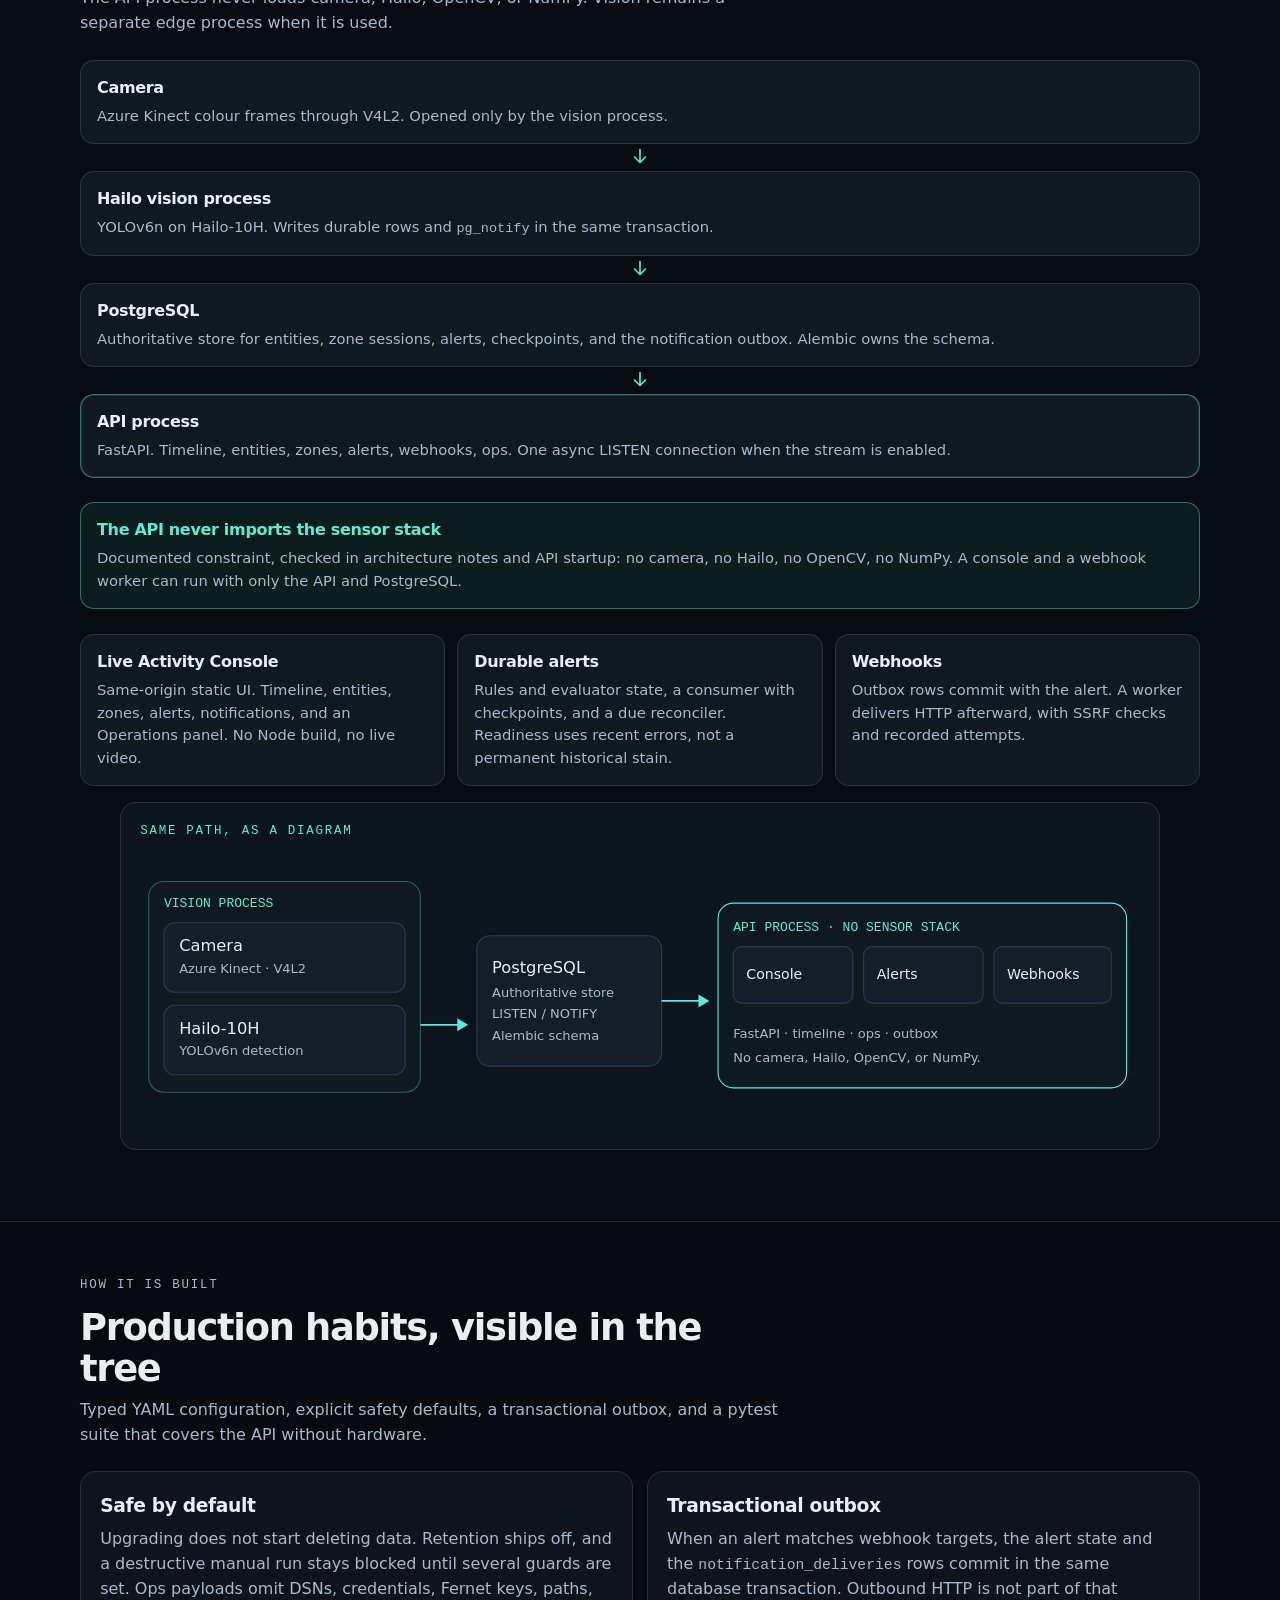
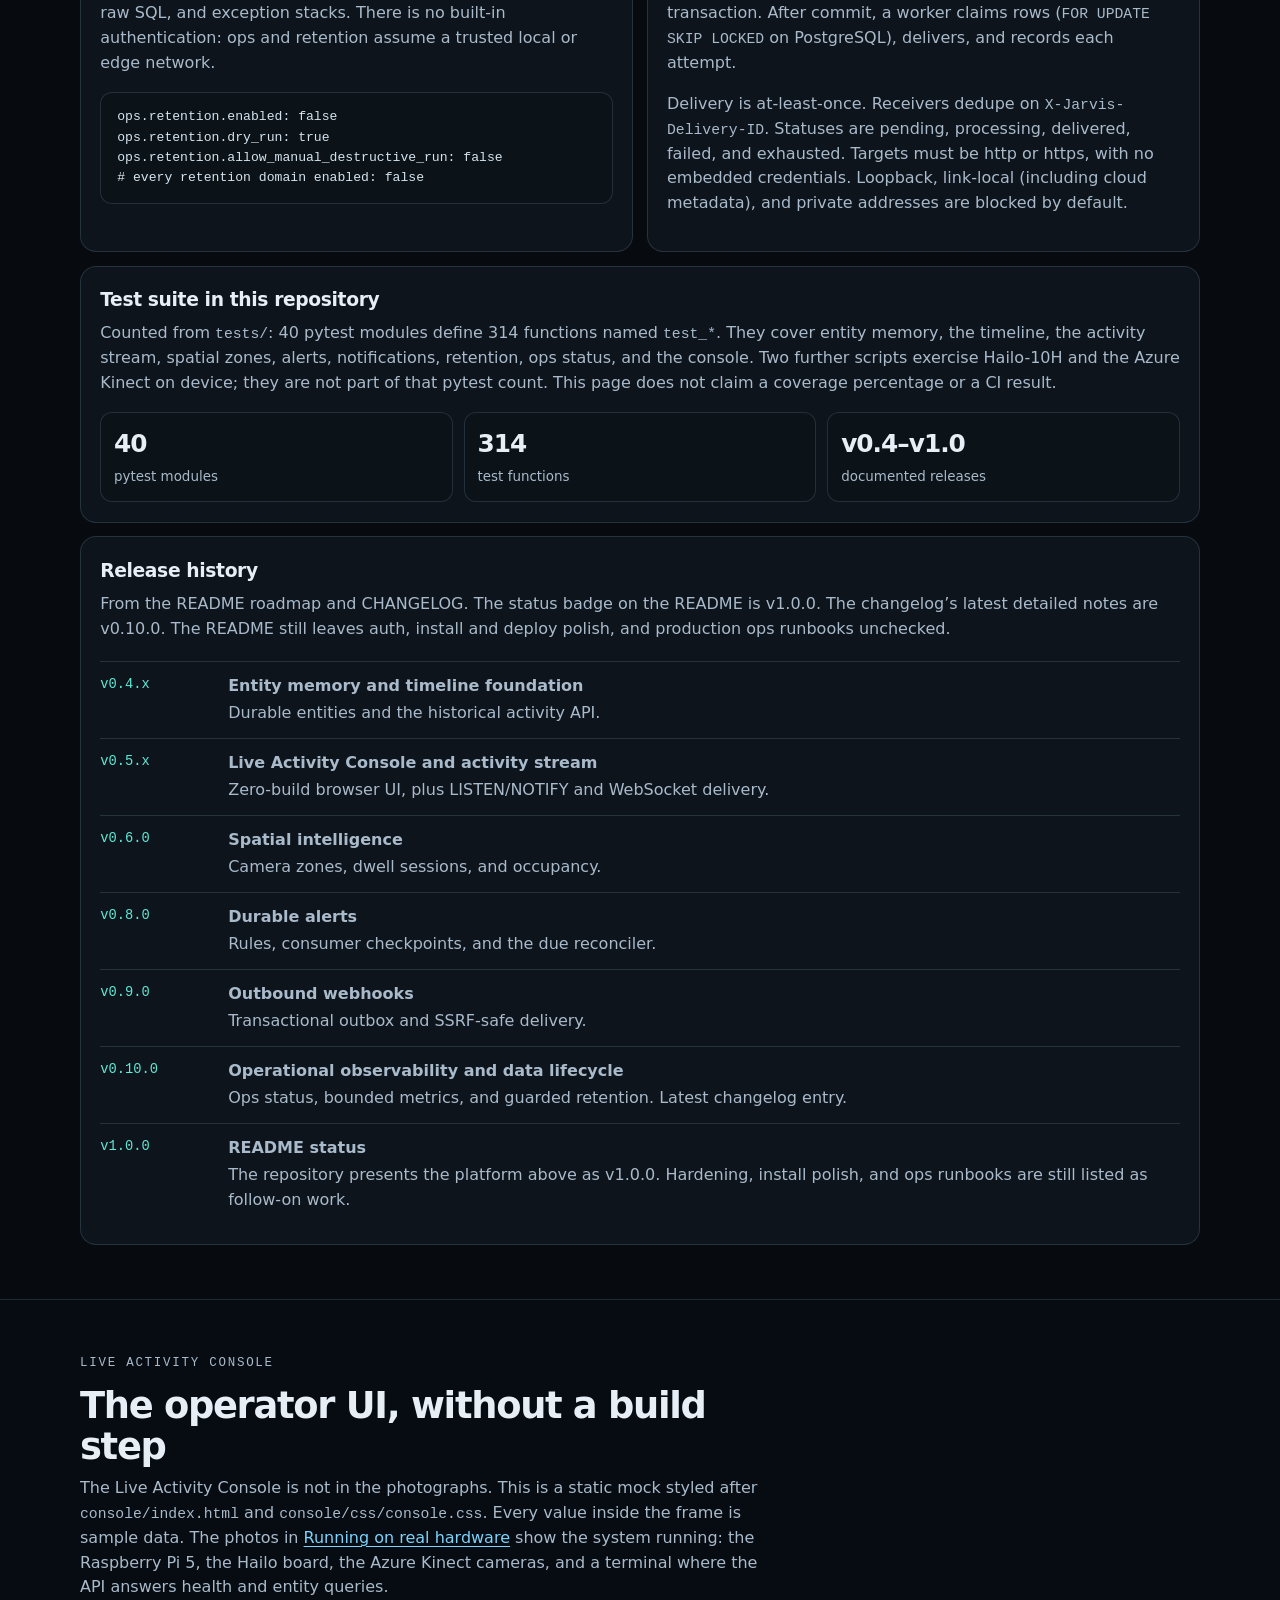
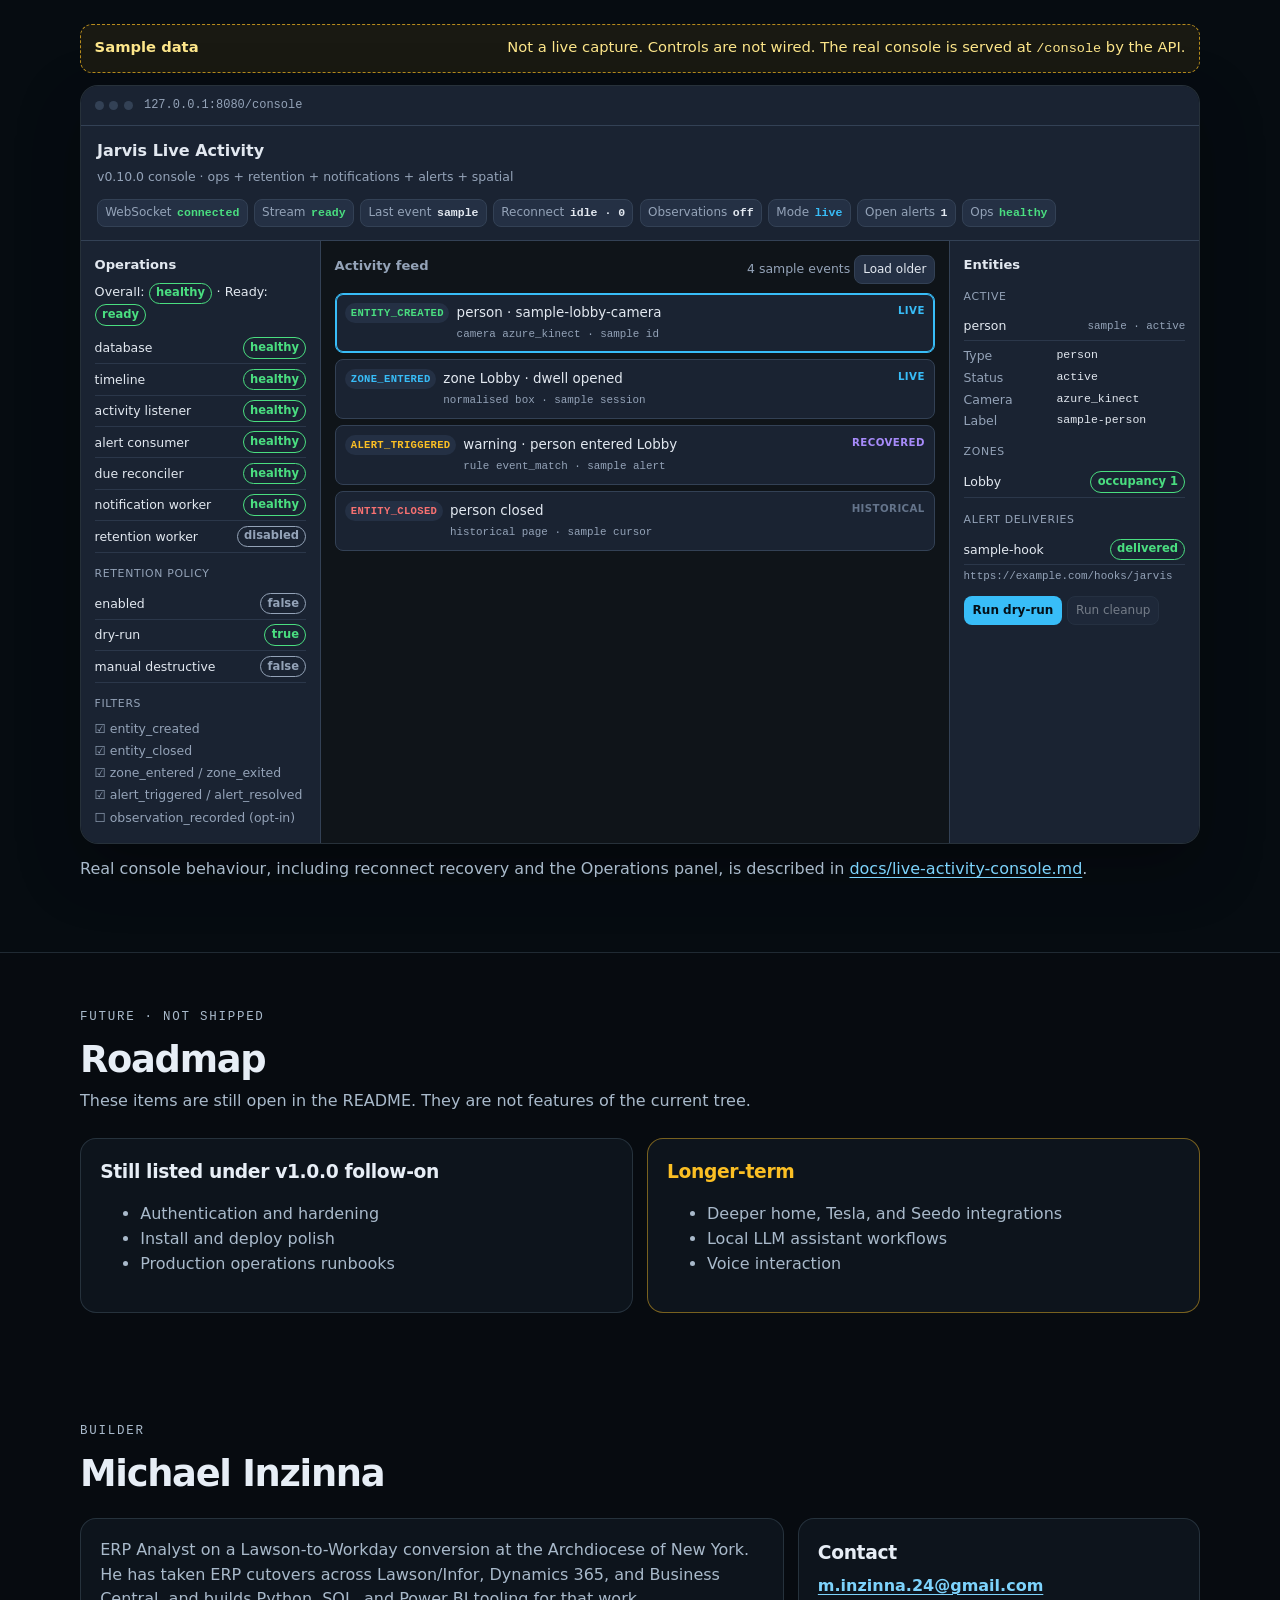
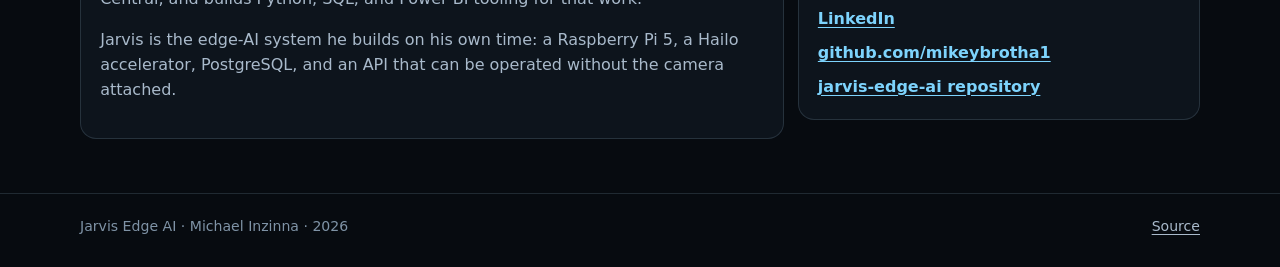
==== commit 6c838027: "Showcase: add real hardware photos Publish web-optimized photos of the Raspberry Pi 5, Hailo-10H, an" ====
--- a/site/index.html
+++ b/site/index.html
@@ -74,6 +74,7 @@
     <nav id="site-nav" class="site-nav" aria-label="On this page">
       <ul>
         <li><a href="#works">What works</a></li>
+        <li><a href="#hardware">Hardware</a></li>
         <li><a href="#architecture">Architecture</a></li>
         <li><a href="#engineering">Engineering</a></li>
         <li><a href="#console">Console</a></li>
@@ -225,6 +226,73 @@
               Console is zero-build HTML, CSS, and vanilla JS.
             </p>
           </article>
+        </div>
+      </div>
+    </section>
+
+    <section id="hardware" aria-labelledby="hardware-title">
+      <div class="wrap">
+        <div class="section-head">
+          <p class="kicker">On the desk</p>
+          <h2 id="hardware-title">Running on real hardware</h2>
+          <p>
+            Photographs of the Raspberry Pi 5, Hailo-10H, and Azure Kinect
+            cameras this repository is built for. The monitor is the entity
+            query API answering a health check and an entity query.
+          </p>
+        </div>
+        <div class="hardware-grid">
+          <figure class="hardware-shot">
+            <picture>
+              <source
+                type="image/webp"
+                srcset="./img/jarvis-setup-640.webp 640w, ./img/jarvis-setup-960.webp 960w, ./img/jarvis-setup-1200.webp 1200w"
+                sizes="(max-width: 980px) calc(100vw - 1.5rem), 700px"
+              />
+              <img
+                src="./img/jarvis-setup-960.jpg"
+                srcset="./img/jarvis-setup-640.jpg 640w, ./img/jarvis-setup-960.jpg 960w, ./img/jarvis-setup-1200.jpg 1200w"
+                sizes="(max-width: 980px) calc(100vw - 1.5rem), 700px"
+                width="1200"
+                height="1600"
+                alt="Desk with two Azure Kinect cameras on a PC tower, a third Azure Kinect on the desk, a Raspberry Pi 5 with a heatsink, and a monitor showing Jarvis API terminals."
+                loading="lazy"
+                decoding="async"
+              />
+            </picture>
+            <figcaption>
+              Two Azure Kinect cameras are mounted on the tower, and a third
+              sits on the desk. In front is a Raspberry Pi 5 with a Hailo-10H
+              board and heatsink. On the monitor, the API has started:
+              <span class="mono">GET /health</span> returns HTTP 200, and
+              <span class="mono">GET /api/v1/entities?limit=1</span> returns
+              an active person entity.
+            </figcaption>
+          </figure>
+          <figure class="hardware-shot">
+            <picture>
+              <source
+                type="image/webp"
+                srcset="./img/jarvis-pi5-480.webp 480w, ./img/jarvis-pi5-720.webp 720w, ./img/jarvis-pi5-900.webp 900w"
+                sizes="(max-width: 980px) calc(100vw - 1.5rem), 440px"
+              />
+              <img
+                src="./img/jarvis-pi5-720.jpg"
+                srcset="./img/jarvis-pi5-480.jpg 480w, ./img/jarvis-pi5-720.jpg 720w, ./img/jarvis-pi5-900.jpg 900w"
+                sizes="(max-width: 980px) calc(100vw - 1.5rem), 440px"
+                width="900"
+                height="1220"
+                alt="Close-up of a Raspberry Pi 5 with a black heatsink and connected cables, with an Azure Kinect on the shelf above."
+                loading="lazy"
+                decoding="async"
+              />
+            </picture>
+            <figcaption>
+              Raspberry Pi 5 with the Hailo-10H under the black heatsink, USB
+              and HDMI connected. An Azure Kinect sits on the shelf above the
+              board.
+            </figcaption>
+          </figure>
         </div>
       </div>
     </section>
@@ -475,10 +543,13 @@
           <p class="kicker">Live Activity Console</p>
           <h2 id="console-title">The operator UI, without a build step</h2>
           <p>
-            The repository has no product screenshots. This is a static mock
-            styled after <span class="mono">console/index.html</span> and
+            The Live Activity Console is not in the photographs. This is a static
+            mock styled after <span class="mono">console/index.html</span> and
             <span class="mono">console/css/console.css</span>. Every value inside
-            the frame is sample data.
+            the frame is sample data. The photos in
+            <a href="#hardware">Running on real hardware</a> show the system
+            running: the Raspberry Pi 5, the Hailo board, the Azure Kinect
+            cameras, and a terminal where the API answers health and entity queries.
           </p>
         </div>
 
--- a/site/css/styles.css
+++ b/site/css/styles.css
@@ -401,6 +401,34 @@
   color: var(--muted);
 }
 
+.hardware-grid {
+  display: grid;
+  grid-template-columns: minmax(0, 1.35fr) minmax(260px, 0.9fr);
+  gap: 1rem 1.1rem;
+  align-items: start;
+}
+
+.hardware-shot {
+  margin: 0;
+}
+
+.hardware-shot img {
+  display: block;
+  width: 100%;
+  height: auto;
+  border-radius: 16px;
+  border: 1px solid var(--line);
+  background: #0b1218;
+  box-shadow: var(--shadow);
+}
+
+.hardware-shot figcaption {
+  margin-top: 0.7rem;
+  color: var(--muted);
+  font-size: 0.92rem;
+  overflow-wrap: anywhere;
+}
+
 .tag {
   display: inline-block;
   margin-bottom: 0.55rem;
@@ -479,6 +507,8 @@
 .callout,
 .hero-grid,
 .hero-card,
+.hardware-grid,
+.hardware-shot,
 .roadmap,
 .about-grid,
 .browser,
@@ -1023,6 +1053,7 @@
   }
 
   .hero-grid,
+  .hardware-grid,
   .proof,
   .pipe,
   .outputs,
